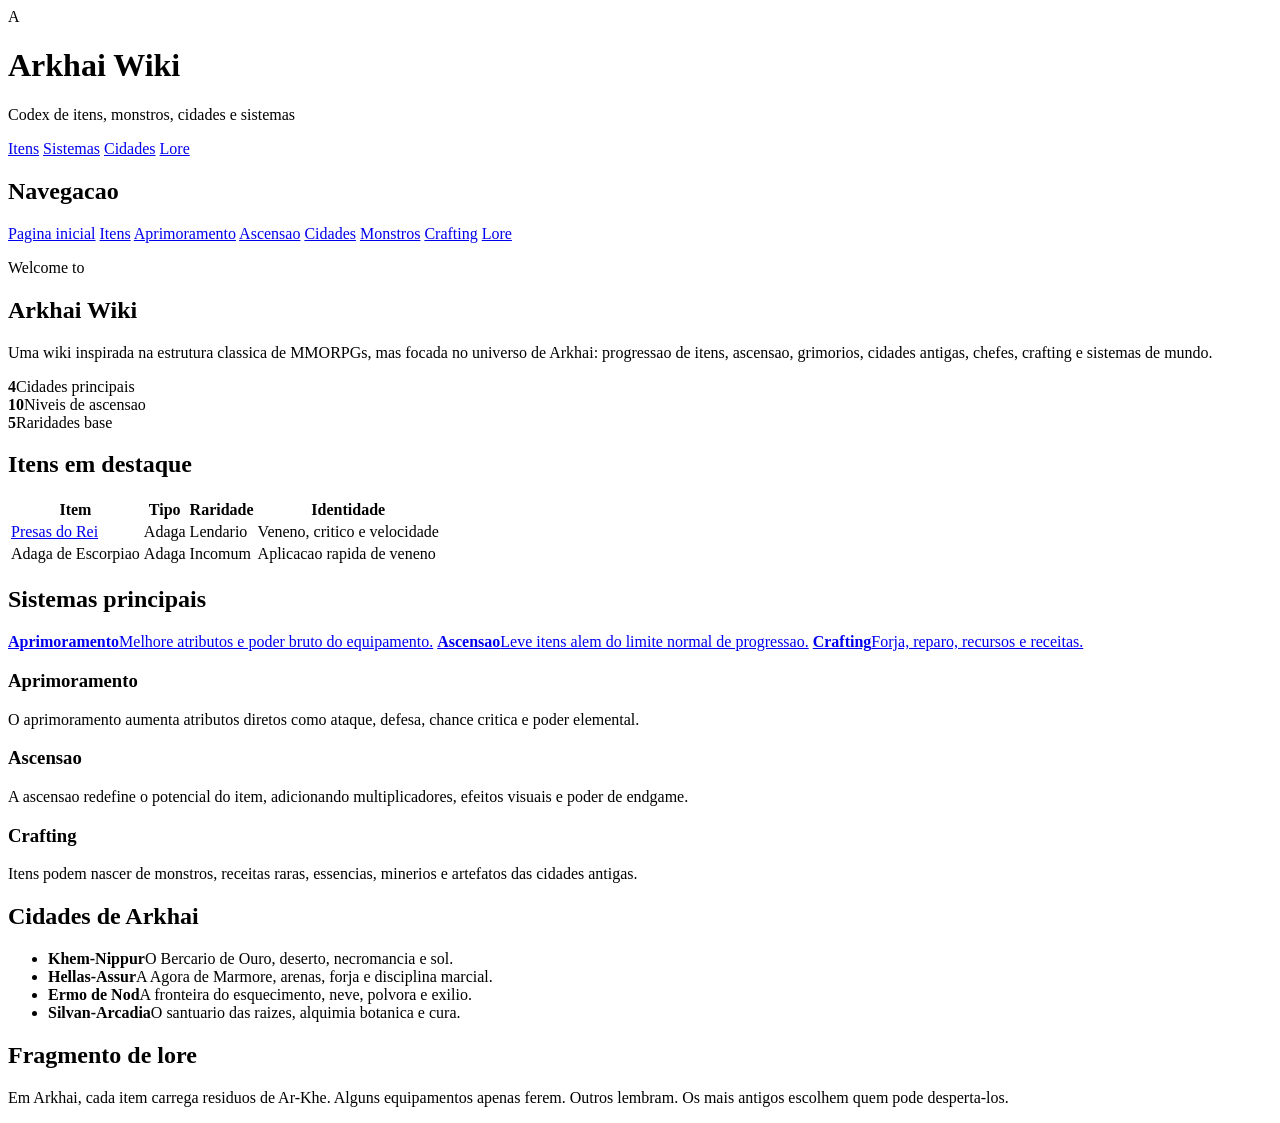
==== index.html @ 62f602af "Add Tibia-inspired Arkhai Wiki homepage" ====
<!doctype html>
<html lang="pt-BR">
<head>
  <meta charset="utf-8" />
  <meta name="viewport" content="width=device-width, initial-scale=1" />
  <title>Arkhai Wiki</title>
  <link rel="stylesheet" href="assets/styles.css" />
</head>
<body>
  <div class="page-shell">
    <header class="topbar">
      <div class="brand">
        <div class="brand-mark">A</div>
        <div>
          <h1>Arkhai Wiki</h1>
          <p>Codex de itens, monstros, cidades e sistemas</p>
        </div>
      </div>
      <nav class="topnav">
        <a href="#items">Itens</a>
        <a href="#systems">Sistemas</a>
        <a href="#cities">Cidades</a>
        <a href="#lore">Lore</a>
      </nav>
    </header>

    <main class="wiki-layout">
      <aside class="sidebar panel">
        <h2>Navegacao</h2>
        <a href="#home">Pagina inicial</a>
        <a href="#items">Itens</a>
        <a href="#upgrade">Aprimoramento</a>
        <a href="#ascension">Ascensao</a>
        <a href="#cities">Cidades</a>
        <a href="#monsters">Monstros</a>
        <a href="#crafting">Crafting</a>
        <a href="#lore">Lore</a>
      </aside>

      <section class="content">
        <article id="home" class="panel hero-card">
          <div>
            <p class="eyebrow">Welcome to</p>
            <h2>Arkhai Wiki</h2>
            <p>
              Uma wiki inspirada na estrutura classica de MMORPGs, mas focada no universo de Arkhai:
              progressao de itens, ascensao, grimorios, cidades antigas, chefes, crafting e sistemas de mundo.
            </p>
          </div>
          <div class="hero-stats">
            <div><strong>4</strong><span>Cidades principais</span></div>
            <div><strong>10</strong><span>Niveis de ascensao</span></div>
            <div><strong>5</strong><span>Raridades base</span></div>
          </div>
        </article>

        <section class="grid two-columns">
          <article id="items" class="panel">
            <h2>Itens em destaque</h2>
            <table class="wiki-table">
              <thead>
                <tr>
                  <th>Item</th>
                  <th>Tipo</th>
                  <th>Raridade</th>
                  <th>Identidade</th>
                </tr>
              </thead>
              <tbody>
                <tr>
                  <td><a href="docs/items/presas-do-rei.md">Presas do Rei</a></td>
                  <td>Adaga</td>
                  <td><span class="rarity legendary">Lendario</span></td>
                  <td>Veneno, critico e velocidade</td>
                </tr>
                <tr>
                  <td>Adaga de Escorpiao</td>
                  <td>Adaga</td>
                  <td><span class="rarity uncommon">Incomum</span></td>
                  <td>Aplicacao rapida de veneno</td>
                </tr>
              </tbody>
            </table>
          </article>

          <article id="systems" class="panel">
            <h2>Sistemas principais</h2>
            <div class="link-list">
              <a href="#upgrade"><strong>Aprimoramento</strong><span>Melhore atributos e poder bruto do equipamento.</span></a>
              <a href="#ascension"><strong>Ascensao</strong><span>Leve itens alem do limite normal de progressao.</span></a>
              <a href="#crafting"><strong>Crafting</strong><span>Forja, reparo, recursos e receitas.</span></a>
            </div>
          </article>
        </section>

        <section class="grid three-columns">
          <article id="upgrade" class="panel info-box">
            <h3>Aprimoramento</h3>
            <p>O aprimoramento aumenta atributos diretos como ataque, defesa, chance critica e poder elemental.</p>
          </article>
          <article id="ascension" class="panel info-box">
            <h3>Ascensao</h3>
            <p>A ascensao redefine o potencial do item, adicionando multiplicadores, efeitos visuais e poder de endgame.</p>
          </article>
          <article id="crafting" class="panel info-box">
            <h3>Crafting</h3>
            <p>Itens podem nascer de monstros, receitas raras, essencias, minerios e artefatos das cidades antigas.</p>
          </article>
        </section>

        <section class="grid two-columns">
          <article id="cities" class="panel">
            <h2>Cidades de Arkhai</h2>
            <ul class="city-list">
              <li><strong>Khem-Nippur</strong><span>O Bercario de Ouro, deserto, necromancia e sol.</span></li>
              <li><strong>Hellas-Assur</strong><span>A Agora de Marmore, arenas, forja e disciplina marcial.</span></li>
              <li><strong>Ermo de Nod</strong><span>A fronteira do esquecimento, neve, polvora e exilio.</span></li>
              <li><strong>Silvan-Arcadia</strong><span>O santuario das raizes, alquimia botanica e cura.</span></li>
            </ul>
          </article>

          <article id="lore" class="panel parchment">
            <h2>Fragmento de lore</h2>
            <p>
              Em Arkhai, cada item carrega residuos de Ar-Khe. Alguns equipamentos apenas ferem.
              Outros lembram. Os mais antigos escolhem quem pode desperta-los.
            </p>
          </article>
        </section>
      </section>
    </main>
  </div>
</body>
</html>
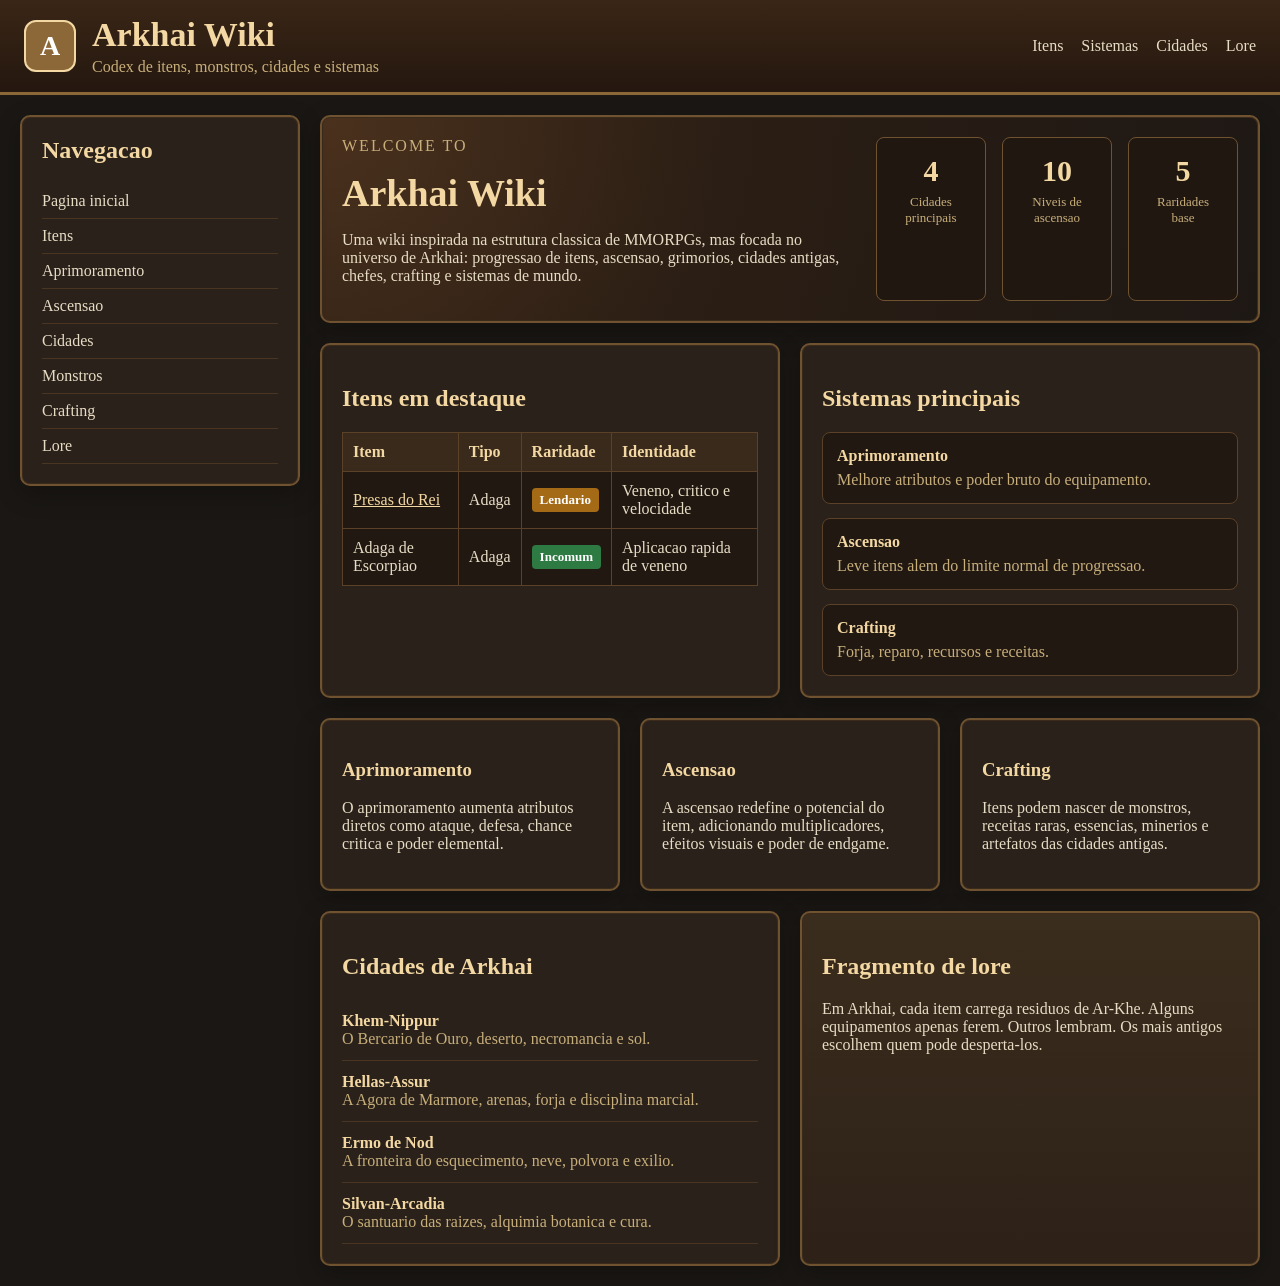
==== commit d5fa6813: "Inline homepage styles for GitHub Pages" ====
--- a/index.html
+++ b/index.html
@@ -4,7 +4,53 @@
   <meta charset="utf-8" />
   <meta name="viewport" content="width=device-width, initial-scale=1" />
   <title>Arkhai Wiki</title>
-  <link rel="stylesheet" href="assets/styles.css" />
+  <style>
+    * { box-sizing: border-box; }
+    body { margin: 0; font-family: Georgia, 'Times New Roman', serif; background: #1a1714; color: #e7dcc4; }
+    a { color: #f4d8a3; }
+    .page-shell { max-width: 1400px; margin: 0 auto; }
+    .topbar { background: linear-gradient(to bottom, #3a2616, #24170f); border-bottom: 3px solid #8c6738; display: flex; justify-content: space-between; align-items: center; padding: 16px 24px; }
+    .brand { display: flex; align-items: center; gap: 16px; }
+    .brand-mark { width: 52px; height: 52px; border-radius: 12px; background: #8c6738; color: white; display: flex; align-items: center; justify-content: center; font-size: 28px; font-weight: bold; border: 2px solid #f4d8a3; }
+    .brand h1 { margin: 0; color: #f4d8a3; font-size: 34px; }
+    .brand p { margin: 4px 0 0; color: #c7ae7b; }
+    .topnav { display: flex; gap: 18px; flex-wrap: wrap; }
+    .topnav a, .sidebar a { text-decoration: none; color: #e7dcc4; }
+    .topnav a:hover, .sidebar a:hover { color: #f4d8a3; }
+    .wiki-layout { display: grid; grid-template-columns: 280px 1fr; gap: 20px; padding: 20px; }
+    .panel { background: #2a211a; border: 2px solid #6f5230; border-radius: 10px; box-shadow: 0 0 0 1px #3a2a1c inset, 0 8px 24px rgba(0,0,0,.25); padding: 20px; }
+    .sidebar { height: fit-content; position: sticky; top: 20px; }
+    .sidebar h2, .panel h2, .panel h3 { color: #f4d8a3; }
+    .sidebar h2 { margin-top: 0; }
+    .sidebar a { display: block; padding: 8px 0; border-bottom: 1px solid #493522; }
+    .content { display: flex; flex-direction: column; gap: 20px; }
+    .hero-card { display: flex; justify-content: space-between; gap: 20px; background: radial-gradient(circle at top left, #4a311d, #2b1e14 42%, #1e1814); }
+    .hero-card h2 { margin: 0 0 12px; font-size: 38px; color: #f4d8a3; }
+    .eyebrow { text-transform: uppercase; letter-spacing: 2px; color: #c7ae7b; margin-top: 0; }
+    .hero-stats { display: flex; gap: 16px; align-items: stretch; }
+    .hero-stats div { background: #201711; border: 1px solid #6f5230; border-radius: 8px; padding: 16px; min-width: 110px; text-align: center; }
+    .hero-stats strong { display: block; font-size: 30px; color: #f4d8a3; }
+    .hero-stats span { display: block; margin-top: 6px; font-size: 13px; color: #c7ae7b; }
+    .grid { display: grid; gap: 20px; }
+    .two-columns { grid-template-columns: repeat(2, minmax(0, 1fr)); }
+    .three-columns { grid-template-columns: repeat(3, minmax(0, 1fr)); }
+    .wiki-table { width: 100%; border-collapse: collapse; background: #211812; }
+    .wiki-table th, .wiki-table td { border: 1px solid #5a4127; padding: 10px; text-align: left; }
+    .wiki-table th { background: #3a2a1c; color: #f4d8a3; }
+    .rarity { padding: 4px 8px; border-radius: 4px; font-size: 13px; font-weight: bold; display: inline-block; }
+    .legendary { background: #a56a16; color: white; }
+    .uncommon { background: #2d7a43; color: white; }
+    .link-list { display: flex; flex-direction: column; gap: 14px; }
+    .link-list a { background: #211812; border: 1px solid #5a4127; border-radius: 8px; padding: 14px; text-decoration: none; color: #e7dcc4; }
+    .link-list strong { display: block; margin-bottom: 6px; color: #f4d8a3; }
+    .link-list span { color: #c7ae7b; }
+    .city-list { list-style: none; padding: 0; margin: 0; }
+    .city-list li { padding: 12px 0; border-bottom: 1px solid #493522; }
+    .city-list strong { display: block; color: #f4d8a3; }
+    .city-list span { color: #c7ae7b; }
+    .parchment { background: linear-gradient(to bottom, #3b2d1d, #2d2118); }
+    @media (max-width: 960px) { .wiki-layout { grid-template-columns: 1fr; } .two-columns, .three-columns { grid-template-columns: 1fr; } .hero-card { flex-direction: column; } .hero-stats { flex-wrap: wrap; } .topbar { flex-direction: column; gap: 16px; align-items: flex-start; } }
+  </style>
 </head>
 <body>
   <div class="page-shell">
@@ -42,10 +88,7 @@
           <div>
             <p class="eyebrow">Welcome to</p>
             <h2>Arkhai Wiki</h2>
-            <p>
-              Uma wiki inspirada na estrutura classica de MMORPGs, mas focada no universo de Arkhai:
-              progressao de itens, ascensao, grimorios, cidades antigas, chefes, crafting e sistemas de mundo.
-            </p>
+            <p>Uma wiki inspirada na estrutura classica de MMORPGs, mas focada no universo de Arkhai: progressao de itens, ascensao, grimorios, cidades antigas, chefes, crafting e sistemas de mundo.</p>
           </div>
           <div class="hero-stats">
             <div><strong>4</strong><span>Cidades principais</span></div>
@@ -58,27 +101,10 @@
           <article id="items" class="panel">
             <h2>Itens em destaque</h2>
             <table class="wiki-table">
-              <thead>
-                <tr>
-                  <th>Item</th>
-                  <th>Tipo</th>
-                  <th>Raridade</th>
-                  <th>Identidade</th>
-                </tr>
-              </thead>
+              <thead><tr><th>Item</th><th>Tipo</th><th>Raridade</th><th>Identidade</th></tr></thead>
               <tbody>
-                <tr>
-                  <td><a href="docs/items/presas-do-rei.md">Presas do Rei</a></td>
-                  <td>Adaga</td>
-                  <td><span class="rarity legendary">Lendario</span></td>
-                  <td>Veneno, critico e velocidade</td>
-                </tr>
-                <tr>
-                  <td>Adaga de Escorpiao</td>
-                  <td>Adaga</td>
-                  <td><span class="rarity uncommon">Incomum</span></td>
-                  <td>Aplicacao rapida de veneno</td>
-                </tr>
+                <tr><td><a href="docs/items/presas-do-rei.md">Presas do Rei</a></td><td>Adaga</td><td><span class="rarity legendary">Lendario</span></td><td>Veneno, critico e velocidade</td></tr>
+                <tr><td>Adaga de Escorpiao</td><td>Adaga</td><td><span class="rarity uncommon">Incomum</span></td><td>Aplicacao rapida de veneno</td></tr>
               </tbody>
             </table>
           </article>
@@ -94,18 +120,9 @@
         </section>
 
         <section class="grid three-columns">
-          <article id="upgrade" class="panel info-box">
-            <h3>Aprimoramento</h3>
-            <p>O aprimoramento aumenta atributos diretos como ataque, defesa, chance critica e poder elemental.</p>
-          </article>
-          <article id="ascension" class="panel info-box">
-            <h3>Ascensao</h3>
-            <p>A ascensao redefine o potencial do item, adicionando multiplicadores, efeitos visuais e poder de endgame.</p>
-          </article>
-          <article id="crafting" class="panel info-box">
-            <h3>Crafting</h3>
-            <p>Itens podem nascer de monstros, receitas raras, essencias, minerios e artefatos das cidades antigas.</p>
-          </article>
+          <article id="upgrade" class="panel"><h3>Aprimoramento</h3><p>O aprimoramento aumenta atributos diretos como ataque, defesa, chance critica e poder elemental.</p></article>
+          <article id="ascension" class="panel"><h3>Ascensao</h3><p>A ascensao redefine o potencial do item, adicionando multiplicadores, efeitos visuais e poder de endgame.</p></article>
+          <article id="crafting" class="panel"><h3>Crafting</h3><p>Itens podem nascer de monstros, receitas raras, essencias, minerios e artefatos das cidades antigas.</p></article>
         </section>
 
         <section class="grid two-columns">
@@ -121,10 +138,7 @@
 
           <article id="lore" class="panel parchment">
             <h2>Fragmento de lore</h2>
-            <p>
-              Em Arkhai, cada item carrega residuos de Ar-Khe. Alguns equipamentos apenas ferem.
-              Outros lembram. Os mais antigos escolhem quem pode desperta-los.
-            </p>
+            <p>Em Arkhai, cada item carrega residuos de Ar-Khe. Alguns equipamentos apenas ferem. Outros lembram. Os mais antigos escolhem quem pode desperta-los.</p>
           </article>
         </section>
       </section>
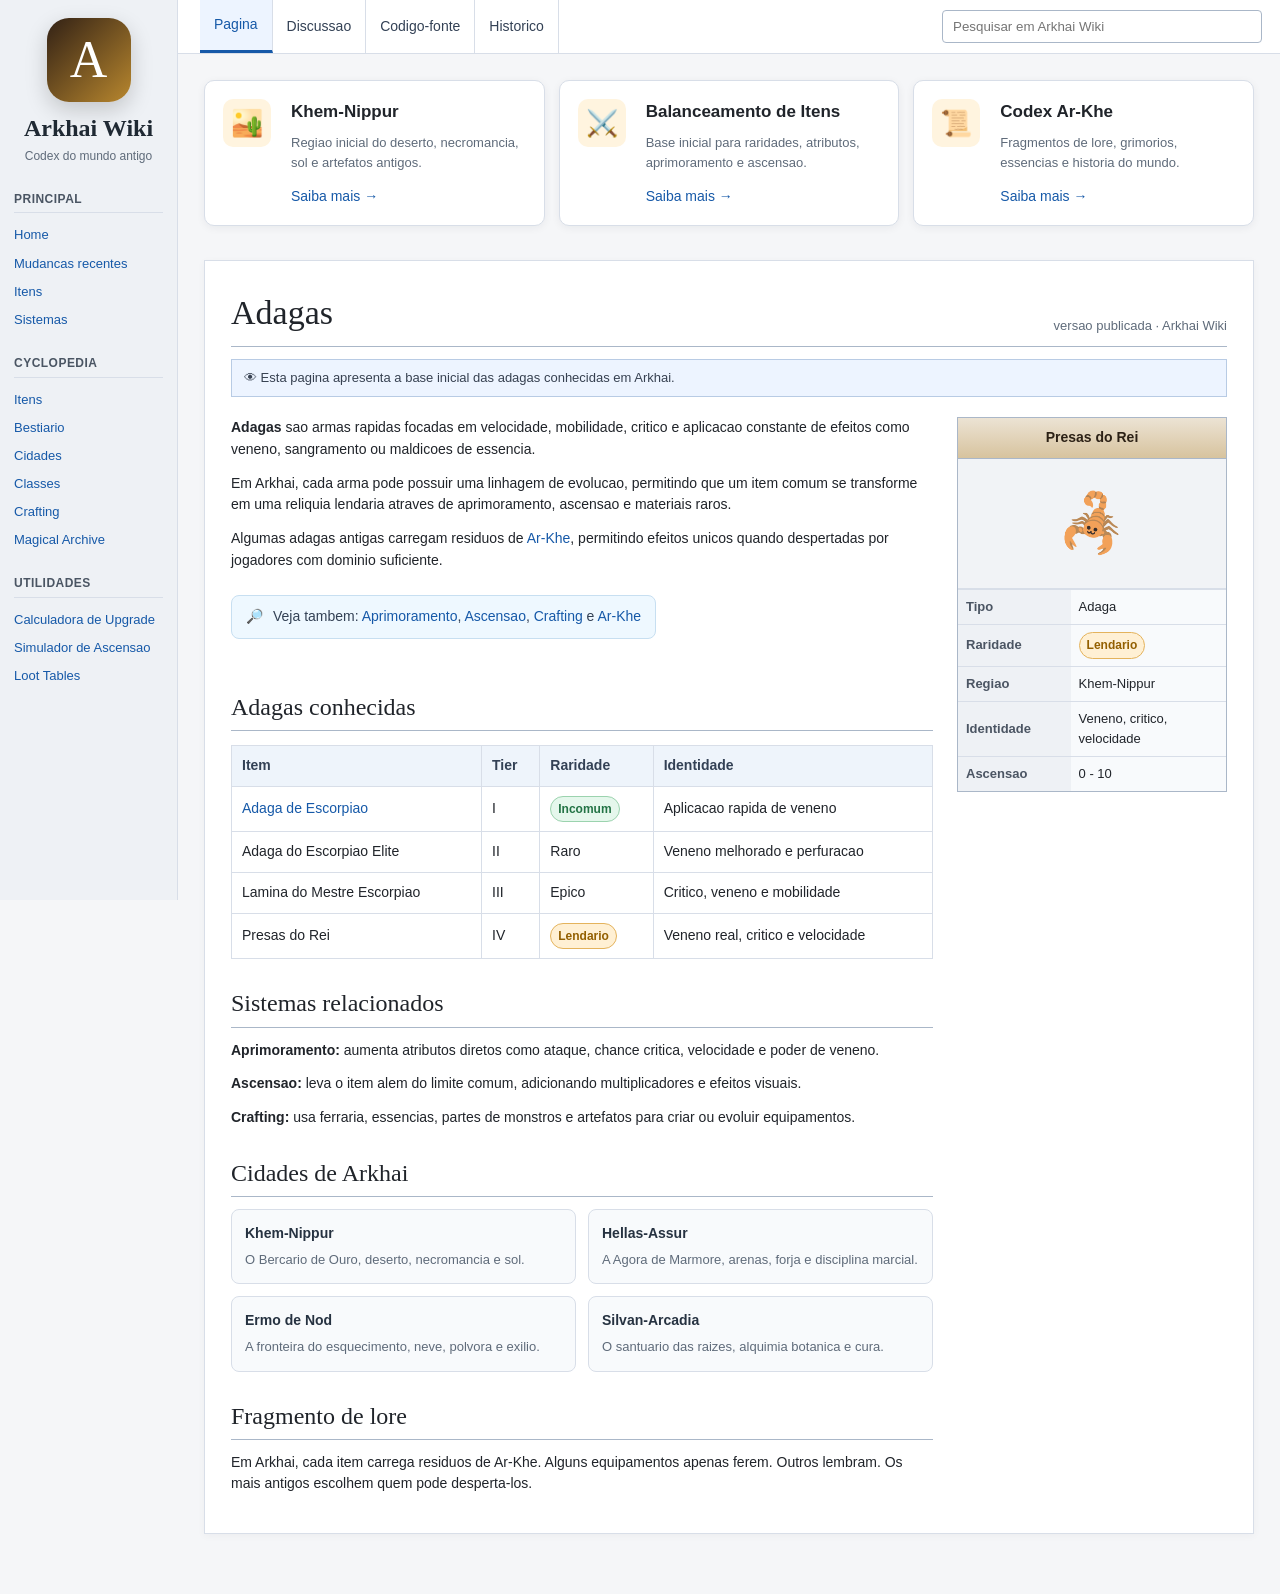
==== commit fe6b71e0: "Redesign homepage as clean encyclopedia layout" ====
--- a/index.html
+++ b/index.html
@@ -6,141 +6,194 @@
   <title>Arkhai Wiki</title>
   <style>
     * { box-sizing: border-box; }
-    body { margin: 0; font-family: Georgia, 'Times New Roman', serif; background: #1a1714; color: #e7dcc4; }
-    a { color: #f4d8a3; }
-    .page-shell { max-width: 1400px; margin: 0 auto; }
-    .topbar { background: linear-gradient(to bottom, #3a2616, #24170f); border-bottom: 3px solid #8c6738; display: flex; justify-content: space-between; align-items: center; padding: 16px 24px; }
-    .brand { display: flex; align-items: center; gap: 16px; }
-    .brand-mark { width: 52px; height: 52px; border-radius: 12px; background: #8c6738; color: white; display: flex; align-items: center; justify-content: center; font-size: 28px; font-weight: bold; border: 2px solid #f4d8a3; }
-    .brand h1 { margin: 0; color: #f4d8a3; font-size: 34px; }
-    .brand p { margin: 4px 0 0; color: #c7ae7b; }
-    .topnav { display: flex; gap: 18px; flex-wrap: wrap; }
-    .topnav a, .sidebar a { text-decoration: none; color: #e7dcc4; }
-    .topnav a:hover, .sidebar a:hover { color: #f4d8a3; }
-    .wiki-layout { display: grid; grid-template-columns: 280px 1fr; gap: 20px; padding: 20px; }
-    .panel { background: #2a211a; border: 2px solid #6f5230; border-radius: 10px; box-shadow: 0 0 0 1px #3a2a1c inset, 0 8px 24px rgba(0,0,0,.25); padding: 20px; }
-    .sidebar { height: fit-content; position: sticky; top: 20px; }
-    .sidebar h2, .panel h2, .panel h3 { color: #f4d8a3; }
-    .sidebar h2 { margin-top: 0; }
-    .sidebar a { display: block; padding: 8px 0; border-bottom: 1px solid #493522; }
-    .content { display: flex; flex-direction: column; gap: 20px; }
-    .hero-card { display: flex; justify-content: space-between; gap: 20px; background: radial-gradient(circle at top left, #4a311d, #2b1e14 42%, #1e1814); }
-    .hero-card h2 { margin: 0 0 12px; font-size: 38px; color: #f4d8a3; }
-    .eyebrow { text-transform: uppercase; letter-spacing: 2px; color: #c7ae7b; margin-top: 0; }
-    .hero-stats { display: flex; gap: 16px; align-items: stretch; }
-    .hero-stats div { background: #201711; border: 1px solid #6f5230; border-radius: 8px; padding: 16px; min-width: 110px; text-align: center; }
-    .hero-stats strong { display: block; font-size: 30px; color: #f4d8a3; }
-    .hero-stats span { display: block; margin-top: 6px; font-size: 13px; color: #c7ae7b; }
-    .grid { display: grid; gap: 20px; }
-    .two-columns { grid-template-columns: repeat(2, minmax(0, 1fr)); }
-    .three-columns { grid-template-columns: repeat(3, minmax(0, 1fr)); }
-    .wiki-table { width: 100%; border-collapse: collapse; background: #211812; }
-    .wiki-table th, .wiki-table td { border: 1px solid #5a4127; padding: 10px; text-align: left; }
-    .wiki-table th { background: #3a2a1c; color: #f4d8a3; }
-    .rarity { padding: 4px 8px; border-radius: 4px; font-size: 13px; font-weight: bold; display: inline-block; }
-    .legendary { background: #a56a16; color: white; }
-    .uncommon { background: #2d7a43; color: white; }
-    .link-list { display: flex; flex-direction: column; gap: 14px; }
-    .link-list a { background: #211812; border: 1px solid #5a4127; border-radius: 8px; padding: 14px; text-decoration: none; color: #e7dcc4; }
-    .link-list strong { display: block; margin-bottom: 6px; color: #f4d8a3; }
-    .link-list span { color: #c7ae7b; }
-    .city-list { list-style: none; padding: 0; margin: 0; }
-    .city-list li { padding: 12px 0; border-bottom: 1px solid #493522; }
-    .city-list strong { display: block; color: #f4d8a3; }
-    .city-list span { color: #c7ae7b; }
-    .parchment { background: linear-gradient(to bottom, #3b2d1d, #2d2118); }
-    @media (max-width: 960px) { .wiki-layout { grid-template-columns: 1fr; } .two-columns, .three-columns { grid-template-columns: 1fr; } .hero-card { flex-direction: column; } .hero-stats { flex-wrap: wrap; } .topbar { flex-direction: column; gap: 16px; align-items: flex-start; } }
+    :root {
+      --page-bg: #f5f6f8;
+      --sidebar-bg: #eef1f5;
+      --surface: #ffffff;
+      --surface-soft: #f8fafc;
+      --border: #d8dee8;
+      --border-strong: #aab7c8;
+      --text: #20242a;
+      --muted: #5f6b7a;
+      --link: #1659a8;
+      --accent: #8c6738;
+      --accent-soft: #fff4df;
+      --gold: #b8872e;
+    }
+    body { margin: 0; font-family: Arial, Helvetica, sans-serif; background: var(--page-bg); color: var(--text); font-size: 14px; line-height: 1.55; }
+    a { color: var(--link); text-decoration: none; }
+    a:hover { text-decoration: underline; }
+    .wiki-shell { display: grid; grid-template-columns: 178px 1fr; min-height: 100vh; }
+    .sidebar { background: var(--sidebar-bg); border-right: 1px solid var(--border); padding: 18px 14px; position: sticky; top: 0; height: 100vh; overflow: auto; }
+    .logo { text-align: center; margin-bottom: 24px; }
+    .logo-mark { width: 84px; height: 84px; margin: 0 auto 8px; border-radius: 22px; background: linear-gradient(135deg, #322115, #b8872e); color: white; display: flex; align-items: center; justify-content: center; font-family: Georgia, serif; font-size: 52px; box-shadow: 0 8px 22px rgba(0,0,0,.18); }
+    .logo strong { display: block; font-family: Georgia, serif; font-size: 24px; color: #1f2933; }
+    .logo span { display: block; color: var(--muted); font-size: 12px; }
+    .side-section { margin-bottom: 20px; }
+    .side-section h3 { margin: 0 0 8px; padding-bottom: 4px; color: #4a5563; font-size: 12px; font-weight: 700; border-bottom: 1px solid var(--border); text-transform: uppercase; letter-spacing: .04em; }
+    .side-section a { display: block; padding: 4px 0; font-size: 13px; }
+    .main { min-width: 0; }
+    .topbar { height: 54px; background: var(--surface); border-bottom: 1px solid var(--border); display: flex; align-items: center; justify-content: space-between; padding: 0 18px 0 22px; position: sticky; top: 0; z-index: 5; }
+    .tabs { display: flex; align-items: stretch; height: 100%; }
+    .tab { display: flex; align-items: center; padding: 0 14px; border-right: 1px solid var(--border); color: #334155; }
+    .tab.active { background: #edf4ff; color: var(--link); border-bottom: 3px solid var(--link); }
+    .search { display: flex; gap: 8px; align-items: center; }
+    .search input { width: min(320px, 32vw); padding: 8px 10px; border: 1px solid var(--border-strong); border-radius: 4px; background: #fff; }
+    .content { padding: 26px 26px 60px; }
+    .notice-grid { display: grid; grid-template-columns: repeat(3, minmax(0, 1fr)); gap: 14px; margin-bottom: 34px; }
+    .notice-card { background: var(--surface); border: 1px solid var(--border); border-radius: 10px; padding: 18px; box-shadow: 0 2px 8px rgba(20, 30, 45, .06); display: grid; grid-template-columns: 54px 1fr; gap: 14px; align-items: start; }
+    .notice-icon { width: 48px; height: 48px; border-radius: 10px; background: var(--accent-soft); display: flex; align-items: center; justify-content: center; font-size: 26px; }
+    .notice-card h2 { margin: 0 0 8px; font-size: 17px; }
+    .notice-card p { margin: 0 0 12px; color: var(--muted); font-size: 13px; }
+    .article { background: var(--surface); border: 1px solid var(--border); padding: 26px; box-shadow: 0 2px 8px rgba(20, 30, 45, .04); }
+    .article-header { display: flex; align-items: end; justify-content: space-between; gap: 18px; border-bottom: 1px solid var(--border-strong); margin-bottom: 10px; }
+    .article h1 { font-family: Georgia, serif; font-size: 34px; font-weight: 500; margin: 0 0 6px; }
+    .article-actions { color: var(--muted); font-size: 13px; white-space: nowrap; margin-bottom: 10px; }
+    .status-line { background: #edf4ff; border: 1px solid #b8cbe4; padding: 8px 12px; color: #374151; font-size: 13px; margin: 12px 0 20px; }
+    .article-body { display: grid; grid-template-columns: 1fr 270px; gap: 24px; }
+    .article p { margin: 0 0 12px; }
+    .infobox { border: 1px solid var(--border-strong); background: var(--surface-soft); align-self: start; }
+    .infobox-title { background: linear-gradient(to bottom, #ece3d4, #d7c39e); border-bottom: 1px solid var(--border-strong); color: #2c2116; font-weight: 700; text-align: center; padding: 9px; }
+    .item-preview { height: 130px; display: flex; align-items: center; justify-content: center; font-size: 56px; background: #f1f3f6; border-bottom: 1px solid var(--border); }
+    .infobox table { width: 100%; border-collapse: collapse; font-size: 13px; }
+    .infobox th, .infobox td { border-top: 1px solid var(--border); padding: 7px 8px; text-align: left; }
+    .infobox th { width: 42%; background: #eef1f5; color: #4b5563; }
+    .wiki-table { width: 100%; border-collapse: collapse; margin-top: 14px; }
+    .wiki-table th, .wiki-table td { border: 1px solid var(--border); padding: 9px 10px; text-align: left; }
+    .wiki-table th { background: #eef4fb; color: #334155; }
+    .rarity { padding: 3px 7px; border-radius: 999px; font-size: 12px; font-weight: 700; display: inline-block; }
+    .legendary { background: #fff0d4; color: #935f00; border: 1px solid #e4b35c; }
+    .uncommon { background: #e5f7ec; color: #237345; border: 1px solid #9bd3ae; }
+    .see-also { display: inline-flex; align-items: center; gap: 10px; margin: 12px 0 24px; background: #eef8ff; border: 1px solid #c7dff1; border-radius: 8px; padding: 10px 14px; color: #334155; }
+    .section-title { font-family: Georgia, serif; font-size: 24px; font-weight: 500; border-bottom: 1px solid var(--border-strong); margin: 26px 0 12px; padding-bottom: 4px; }
+    .city-grid { display: grid; grid-template-columns: repeat(2, minmax(0, 1fr)); gap: 12px; }
+    .city-card { border: 1px solid var(--border); background: var(--surface-soft); border-radius: 8px; padding: 13px; }
+    .city-card strong { display: block; color: #263241; margin-bottom: 4px; }
+    .city-card span { color: var(--muted); font-size: 13px; }
+    @media (max-width: 1050px) { .notice-grid { grid-template-columns: 1fr; } .article-body { grid-template-columns: 1fr; } .infobox { max-width: 420px; } }
+    @media (max-width: 760px) { .wiki-shell { grid-template-columns: 1fr; } .sidebar { position: static; height: auto; } .topbar { position: static; height: auto; flex-direction: column; align-items: stretch; gap: 10px; padding: 12px; } .tabs { height: auto; flex-wrap: wrap; } .tab { padding: 8px 10px; border: 1px solid var(--border); } .search input { width: 100%; } .content { padding: 16px; } .city-grid { grid-template-columns: 1fr; } }
   </style>
 </head>
 <body>
-  <div class="page-shell">
-    <header class="topbar">
-      <div class="brand">
-        <div class="brand-mark">A</div>
-        <div>
-          <h1>Arkhai Wiki</h1>
-          <p>Codex de itens, monstros, cidades e sistemas</p>
-        </div>
+  <div class="wiki-shell">
+    <aside class="sidebar">
+      <div class="logo">
+        <div class="logo-mark">A</div>
+        <strong>Arkhai Wiki</strong>
+        <span>Codex do mundo antigo</span>
       </div>
-      <nav class="topnav">
+
+      <nav class="side-section">
+        <h3>Principal</h3>
+        <a href="#home">Home</a>
+        <a href="#updates">Mudancas recentes</a>
         <a href="#items">Itens</a>
         <a href="#systems">Sistemas</a>
+      </nav>
+
+      <nav class="side-section">
+        <h3>Cyclopedia</h3>
+        <a href="#items">Itens</a>
+        <a href="#monsters">Bestiario</a>
         <a href="#cities">Cidades</a>
-        <a href="#lore">Lore</a>
+        <a href="#classes">Classes</a>
+        <a href="#crafting">Crafting</a>
+        <a href="#lore">Magical Archive</a>
       </nav>
-    </header>
-
-    <main class="wiki-layout">
-      <aside class="sidebar panel">
-        <h2>Navegacao</h2>
-        <a href="#home">Pagina inicial</a>
-        <a href="#items">Itens</a>
-        <a href="#upgrade">Aprimoramento</a>
-        <a href="#ascension">Ascensao</a>
-        <a href="#cities">Cidades</a>
-        <a href="#monsters">Monstros</a>
-        <a href="#crafting">Crafting</a>
-        <a href="#lore">Lore</a>
-      </aside>
+
+      <nav class="side-section">
+        <h3>Utilidades</h3>
+        <a href="#upgrade">Calculadora de Upgrade</a>
+        <a href="#ascension">Simulador de Ascensao</a>
+        <a href="#loot">Loot Tables</a>
+      </nav>
+    </aside>
+
+    <main class="main">
+      <header class="topbar">
+        <nav class="tabs">
+          <a class="tab active" href="#home">Pagina</a>
+          <a class="tab" href="#discussion">Discussao</a>
+          <a class="tab" href="#source">Codigo-fonte</a>
+          <a class="tab" href="#history">Historico</a>
+        </nav>
+        <div class="search">
+          <input type="search" placeholder="Pesquisar em Arkhai Wiki" />
+        </div>
+      </header>
 
       <section class="content">
-        <article id="home" class="panel hero-card">
-          <div>
-            <p class="eyebrow">Welcome to</p>
-            <h2>Arkhai Wiki</h2>
-            <p>Uma wiki inspirada na estrutura classica de MMORPGs, mas focada no universo de Arkhai: progressao de itens, ascensao, grimorios, cidades antigas, chefes, crafting e sistemas de mundo.</p>
-          </div>
-          <div class="hero-stats">
-            <div><strong>4</strong><span>Cidades principais</span></div>
-            <div><strong>10</strong><span>Niveis de ascensao</span></div>
-            <div><strong>5</strong><span>Raridades base</span></div>
+        <div id="updates" class="notice-grid">
+          <article class="notice-card">
+            <div class="notice-icon">🏜️</div>
+            <div><h2>Khem-Nippur</h2><p>Regiao inicial do deserto, necromancia, sol e artefatos antigos.</p><a href="#cities">Saiba mais →</a></div>
+          </article>
+          <article class="notice-card">
+            <div class="notice-icon">⚔️</div>
+            <div><h2>Balanceamento de Itens</h2><p>Base inicial para raridades, atributos, aprimoramento e ascensao.</p><a href="#items">Saiba mais →</a></div>
+          </article>
+          <article class="notice-card">
+            <div class="notice-icon">📜</div>
+            <div><h2>Codex Ar-Khe</h2><p>Fragmentos de lore, grimorios, essencias e historia do mundo.</p><a href="#lore">Saiba mais →</a></div>
+          </article>
+        </div>
+
+        <article id="home" class="article">
+          <header class="article-header">
+            <h1>Adagas</h1>
+            <div class="article-actions">versao publicada · Arkhai Wiki</div>
+          </header>
+          <div class="status-line">👁 Esta pagina apresenta a base inicial das adagas conhecidas em Arkhai.</div>
+
+          <div class="article-body">
+            <div>
+              <p><strong>Adagas</strong> sao armas rapidas focadas em velocidade, mobilidade, critico e aplicacao constante de efeitos como veneno, sangramento ou maldicoes de essencia.</p>
+              <p>Em Arkhai, cada arma pode possuir uma linhagem de evolucao, permitindo que um item comum se transforme em uma reliquia lendaria atraves de aprimoramento, ascensao e materiais raros.</p>
+              <p>Algumas adagas antigas carregam residuos de <a href="#lore">Ar-Khe</a>, permitindo efeitos unicos quando despertadas por jogadores com dominio suficiente.</p>
+
+              <div class="see-also">🔎 <span>Veja tambem: <a href="#upgrade">Aprimoramento</a>, <a href="#ascension">Ascensao</a>, <a href="#crafting">Crafting</a> e <a href="#lore">Ar-Khe</a></span></div>
+
+              <h2 id="items" class="section-title">Adagas conhecidas</h2>
+              <table class="wiki-table">
+                <thead><tr><th>Item</th><th>Tier</th><th>Raridade</th><th>Identidade</th></tr></thead>
+                <tbody>
+                  <tr><td><a href="docs/items/presas-do-rei.md">Adaga de Escorpiao</a></td><td>I</td><td><span class="rarity uncommon">Incomum</span></td><td>Aplicacao rapida de veneno</td></tr>
+                  <tr><td>Adaga do Escorpiao Elite</td><td>II</td><td>Raro</td><td>Veneno melhorado e perfuracao</td></tr>
+                  <tr><td>Lamina do Mestre Escorpiao</td><td>III</td><td>Epico</td><td>Critico, veneno e mobilidade</td></tr>
+                  <tr><td>Presas do Rei</td><td>IV</td><td><span class="rarity legendary">Lendario</span></td><td>Veneno real, critico e velocidade</td></tr>
+                </tbody>
+              </table>
+
+              <h2 id="systems" class="section-title">Sistemas relacionados</h2>
+              <p id="upgrade"><strong>Aprimoramento:</strong> aumenta atributos diretos como ataque, chance critica, velocidade e poder de veneno.</p>
+              <p id="ascension"><strong>Ascensao:</strong> leva o item alem do limite comum, adicionando multiplicadores e efeitos visuais.</p>
+              <p id="crafting"><strong>Crafting:</strong> usa ferraria, essencias, partes de monstros e artefatos para criar ou evoluir equipamentos.</p>
+
+              <h2 id="cities" class="section-title">Cidades de Arkhai</h2>
+              <div class="city-grid">
+                <div class="city-card"><strong>Khem-Nippur</strong><span>O Bercario de Ouro, deserto, necromancia e sol.</span></div>
+                <div class="city-card"><strong>Hellas-Assur</strong><span>A Agora de Marmore, arenas, forja e disciplina marcial.</span></div>
+                <div class="city-card"><strong>Ermo de Nod</strong><span>A fronteira do esquecimento, neve, polvora e exilio.</span></div>
+                <div class="city-card"><strong>Silvan-Arcadia</strong><span>O santuario das raizes, alquimia botanica e cura.</span></div>
+              </div>
+
+              <h2 id="lore" class="section-title">Fragmento de lore</h2>
+              <p>Em Arkhai, cada item carrega residuos de Ar-Khe. Alguns equipamentos apenas ferem. Outros lembram. Os mais antigos escolhem quem pode desperta-los.</p>
+            </div>
+
+            <aside class="infobox">
+              <div class="infobox-title">Presas do Rei</div>
+              <div class="item-preview">🦂</div>
+              <table>
+                <tr><th>Tipo</th><td>Adaga</td></tr>
+                <tr><th>Raridade</th><td><span class="rarity legendary">Lendario</span></td></tr>
+                <tr><th>Regiao</th><td>Khem-Nippur</td></tr>
+                <tr><th>Identidade</th><td>Veneno, critico, velocidade</td></tr>
+                <tr><th>Ascensao</th><td>0 - 10</td></tr>
+              </table>
+            </aside>
           </div>
         </article>
-
-        <section class="grid two-columns">
-          <article id="items" class="panel">
-            <h2>Itens em destaque</h2>
-            <table class="wiki-table">
-              <thead><tr><th>Item</th><th>Tipo</th><th>Raridade</th><th>Identidade</th></tr></thead>
-              <tbody>
-                <tr><td><a href="docs/items/presas-do-rei.md">Presas do Rei</a></td><td>Adaga</td><td><span class="rarity legendary">Lendario</span></td><td>Veneno, critico e velocidade</td></tr>
-                <tr><td>Adaga de Escorpiao</td><td>Adaga</td><td><span class="rarity uncommon">Incomum</span></td><td>Aplicacao rapida de veneno</td></tr>
-              </tbody>
-            </table>
-          </article>
-
-          <article id="systems" class="panel">
-            <h2>Sistemas principais</h2>
-            <div class="link-list">
-              <a href="#upgrade"><strong>Aprimoramento</strong><span>Melhore atributos e poder bruto do equipamento.</span></a>
-              <a href="#ascension"><strong>Ascensao</strong><span>Leve itens alem do limite normal de progressao.</span></a>
-              <a href="#crafting"><strong>Crafting</strong><span>Forja, reparo, recursos e receitas.</span></a>
-            </div>
-          </article>
-        </section>
-
-        <section class="grid three-columns">
-          <article id="upgrade" class="panel"><h3>Aprimoramento</h3><p>O aprimoramento aumenta atributos diretos como ataque, defesa, chance critica e poder elemental.</p></article>
-          <article id="ascension" class="panel"><h3>Ascensao</h3><p>A ascensao redefine o potencial do item, adicionando multiplicadores, efeitos visuais e poder de endgame.</p></article>
-          <article id="crafting" class="panel"><h3>Crafting</h3><p>Itens podem nascer de monstros, receitas raras, essencias, minerios e artefatos das cidades antigas.</p></article>
-        </section>
-
-        <section class="grid two-columns">
-          <article id="cities" class="panel">
-            <h2>Cidades de Arkhai</h2>
-            <ul class="city-list">
-              <li><strong>Khem-Nippur</strong><span>O Bercario de Ouro, deserto, necromancia e sol.</span></li>
-              <li><strong>Hellas-Assur</strong><span>A Agora de Marmore, arenas, forja e disciplina marcial.</span></li>
-              <li><strong>Ermo de Nod</strong><span>A fronteira do esquecimento, neve, polvora e exilio.</span></li>
-              <li><strong>Silvan-Arcadia</strong><span>O santuario das raizes, alquimia botanica e cura.</span></li>
-            </ul>
-          </article>
-
-          <article id="lore" class="panel parchment">
-            <h2>Fragmento de lore</h2>
-            <p>Em Arkhai, cada item carrega residuos de Ar-Khe. Alguns equipamentos apenas ferem. Outros lembram. Os mais antigos escolhem quem pode desperta-los.</p>
-          </article>
-        </section>
       </section>
     </main>
   </div>
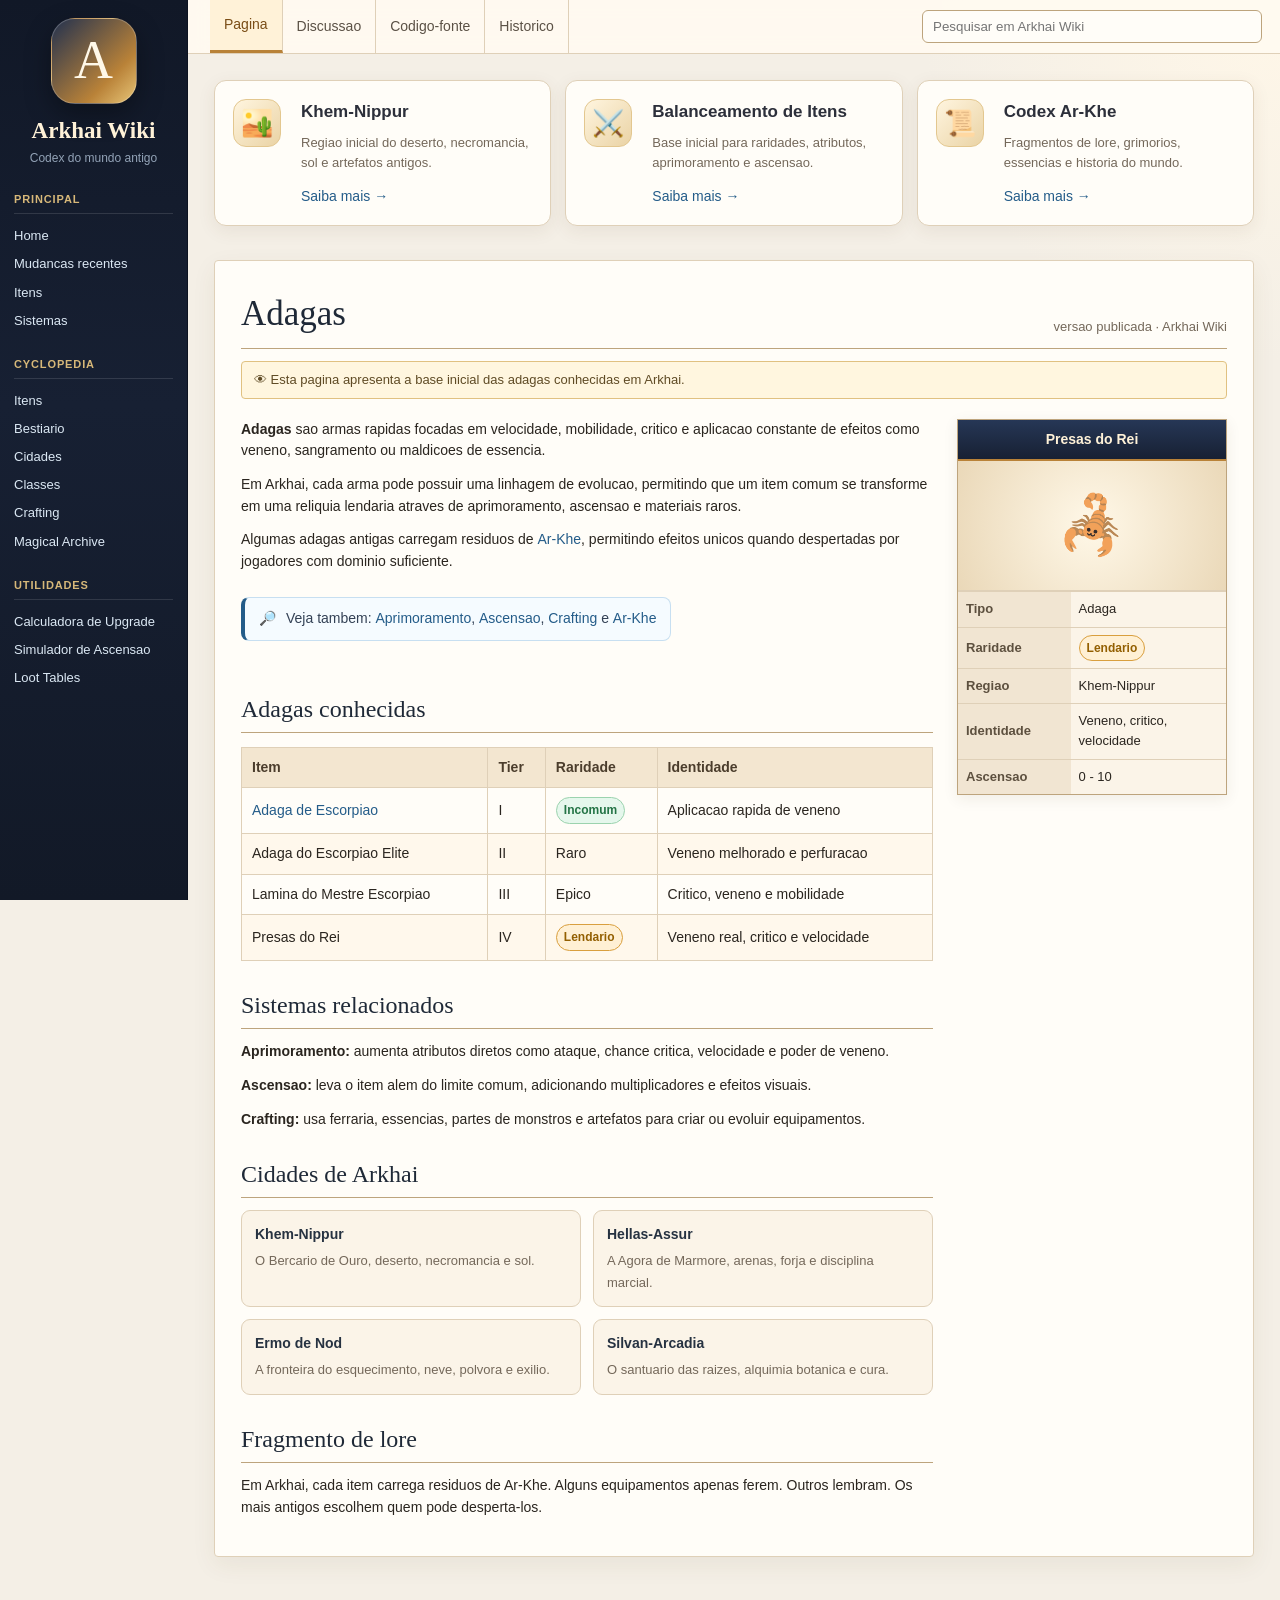
==== commit b0c30f53: "Apply Arkhai warm parchment color palette" ====
--- a/index.html
+++ b/index.html
@@ -7,67 +7,73 @@
   <style>
     * { box-sizing: border-box; }
     :root {
-      --page-bg: #f5f6f8;
-      --sidebar-bg: #eef1f5;
-      --surface: #ffffff;
-      --surface-soft: #f8fafc;
-      --border: #d8dee8;
-      --border-strong: #aab7c8;
-      --text: #20242a;
-      --muted: #5f6b7a;
-      --link: #1659a8;
-      --accent: #8c6738;
-      --accent-soft: #fff4df;
-      --gold: #b8872e;
+      --page-bg: #f4efe6;
+      --sidebar-bg: #172033;
+      --sidebar-soft: #202b42;
+      --surface: #fffdf8;
+      --surface-soft: #fbf4e8;
+      --border: #dfd0b8;
+      --border-strong: #bda47d;
+      --text: #2a251f;
+      --muted: #74685a;
+      --link: #245c89;
+      --accent: #b98238;
+      --accent-soft: #fff2d8;
+      --gold: #c9943e;
+      --topbar: #fffaf1;
+      --sidebar-link: #dbe8f4;
+      --sidebar-muted: #93a3b7;
     }
-    body { margin: 0; font-family: Arial, Helvetica, sans-serif; background: var(--page-bg); color: var(--text); font-size: 14px; line-height: 1.55; }
-    a { color: var(--link); text-decoration: none; }
+    body { margin: 0; font-family: Arial, Helvetica, sans-serif; background: radial-gradient(circle at top right, #fff7e8 0, var(--page-bg) 360px); color: var(--text); font-size: 14px; line-height: 1.55; }
+    a { color: var(--link); text-decoration: none; font-weight: 500; }
     a:hover { text-decoration: underline; }
-    .wiki-shell { display: grid; grid-template-columns: 178px 1fr; min-height: 100vh; }
-    .sidebar { background: var(--sidebar-bg); border-right: 1px solid var(--border); padding: 18px 14px; position: sticky; top: 0; height: 100vh; overflow: auto; }
+    .wiki-shell { display: grid; grid-template-columns: 188px 1fr; min-height: 100vh; }
+    .sidebar { background: linear-gradient(180deg, #111827 0%, var(--sidebar-bg) 45%, #121927 100%); border-right: 1px solid #0c1220; padding: 18px 14px; position: sticky; top: 0; height: 100vh; overflow: auto; color: var(--sidebar-link); }
     .logo { text-align: center; margin-bottom: 24px; }
-    .logo-mark { width: 84px; height: 84px; margin: 0 auto 8px; border-radius: 22px; background: linear-gradient(135deg, #322115, #b8872e); color: white; display: flex; align-items: center; justify-content: center; font-family: Georgia, serif; font-size: 52px; box-shadow: 0 8px 22px rgba(0,0,0,.18); }
-    .logo strong { display: block; font-family: Georgia, serif; font-size: 24px; color: #1f2933; }
-    .logo span { display: block; color: var(--muted); font-size: 12px; }
-    .side-section { margin-bottom: 20px; }
-    .side-section h3 { margin: 0 0 8px; padding-bottom: 4px; color: #4a5563; font-size: 12px; font-weight: 700; border-bottom: 1px solid var(--border); text-transform: uppercase; letter-spacing: .04em; }
-    .side-section a { display: block; padding: 4px 0; font-size: 13px; }
+    .logo-mark { width: 86px; height: 86px; margin: 0 auto 9px; border-radius: 24px; background: linear-gradient(135deg, #22314f, #b98238 70%, #e7c578); color: #fff8e8; display: flex; align-items: center; justify-content: center; font-family: Georgia, serif; font-size: 54px; box-shadow: 0 10px 26px rgba(0,0,0,.34); border: 1px solid rgba(255,255,255,.22); }
+    .logo strong { display: block; font-family: Georgia, serif; font-size: 23px; color: #fff2d8; }
+    .logo span { display: block; color: var(--sidebar-muted); font-size: 12px; }
+    .side-section { margin-bottom: 21px; }
+    .side-section h3 { margin: 0 0 8px; padding-bottom: 5px; color: #d7b879; font-size: 11px; font-weight: 800; border-bottom: 1px solid rgba(255,255,255,.12); text-transform: uppercase; letter-spacing: .08em; }
+    .side-section a { display: block; padding: 4px 0; font-size: 13px; color: var(--sidebar-link); font-weight: 400; }
+    .side-section a:hover { color: #fff2d8; }
     .main { min-width: 0; }
-    .topbar { height: 54px; background: var(--surface); border-bottom: 1px solid var(--border); display: flex; align-items: center; justify-content: space-between; padding: 0 18px 0 22px; position: sticky; top: 0; z-index: 5; }
+    .topbar { height: 54px; background: rgba(255,250,241,.94); border-bottom: 1px solid var(--border); display: flex; align-items: center; justify-content: space-between; padding: 0 18px 0 22px; position: sticky; top: 0; z-index: 5; backdrop-filter: blur(8px); }
     .tabs { display: flex; align-items: stretch; height: 100%; }
-    .tab { display: flex; align-items: center; padding: 0 14px; border-right: 1px solid var(--border); color: #334155; }
-    .tab.active { background: #edf4ff; color: var(--link); border-bottom: 3px solid var(--link); }
+    .tab { display: flex; align-items: center; padding: 0 14px; border-right: 1px solid var(--border); color: #5b5146; font-weight: 500; }
+    .tab.active { background: var(--accent-soft); color: #7a4d16; border-bottom: 3px solid var(--accent); }
     .search { display: flex; gap: 8px; align-items: center; }
-    .search input { width: min(320px, 32vw); padding: 8px 10px; border: 1px solid var(--border-strong); border-radius: 4px; background: #fff; }
+    .search input { width: min(340px, 32vw); padding: 8px 10px; border: 1px solid var(--border-strong); border-radius: 6px; background: #fffdf8; color: var(--text); }
     .content { padding: 26px 26px 60px; }
     .notice-grid { display: grid; grid-template-columns: repeat(3, minmax(0, 1fr)); gap: 14px; margin-bottom: 34px; }
-    .notice-card { background: var(--surface); border: 1px solid var(--border); border-radius: 10px; padding: 18px; box-shadow: 0 2px 8px rgba(20, 30, 45, .06); display: grid; grid-template-columns: 54px 1fr; gap: 14px; align-items: start; }
-    .notice-icon { width: 48px; height: 48px; border-radius: 10px; background: var(--accent-soft); display: flex; align-items: center; justify-content: center; font-size: 26px; }
-    .notice-card h2 { margin: 0 0 8px; font-size: 17px; }
+    .notice-card { background: var(--surface); border: 1px solid var(--border); border-radius: 12px; padding: 18px; box-shadow: 0 5px 18px rgba(89, 64, 35, .08); display: grid; grid-template-columns: 54px 1fr; gap: 14px; align-items: start; }
+    .notice-icon { width: 48px; height: 48px; border-radius: 13px; background: linear-gradient(135deg, #fff5df, #ead3a5); display: flex; align-items: center; justify-content: center; font-size: 26px; border: 1px solid #e3c78f; }
+    .notice-card h2 { margin: 0 0 8px; font-size: 17px; color: #2c2f3a; }
     .notice-card p { margin: 0 0 12px; color: var(--muted); font-size: 13px; }
-    .article { background: var(--surface); border: 1px solid var(--border); padding: 26px; box-shadow: 0 2px 8px rgba(20, 30, 45, .04); }
+    .article { background: var(--surface); border: 1px solid var(--border); border-radius: 4px; padding: 26px; box-shadow: 0 8px 24px rgba(89, 64, 35, .07); }
     .article-header { display: flex; align-items: end; justify-content: space-between; gap: 18px; border-bottom: 1px solid var(--border-strong); margin-bottom: 10px; }
-    .article h1 { font-family: Georgia, serif; font-size: 34px; font-weight: 500; margin: 0 0 6px; }
+    .article h1 { font-family: Georgia, serif; font-size: 35px; font-weight: 500; margin: 0 0 6px; color: #1f2937; }
     .article-actions { color: var(--muted); font-size: 13px; white-space: nowrap; margin-bottom: 10px; }
-    .status-line { background: #edf4ff; border: 1px solid #b8cbe4; padding: 8px 12px; color: #374151; font-size: 13px; margin: 12px 0 20px; }
+    .status-line { background: #fff6df; border: 1px solid #e0c181; padding: 8px 12px; color: #5f4b25; font-size: 13px; margin: 12px 0 20px; border-radius: 4px; }
     .article-body { display: grid; grid-template-columns: 1fr 270px; gap: 24px; }
     .article p { margin: 0 0 12px; }
-    .infobox { border: 1px solid var(--border-strong); background: var(--surface-soft); align-self: start; }
-    .infobox-title { background: linear-gradient(to bottom, #ece3d4, #d7c39e); border-bottom: 1px solid var(--border-strong); color: #2c2116; font-weight: 700; text-align: center; padding: 9px; }
-    .item-preview { height: 130px; display: flex; align-items: center; justify-content: center; font-size: 56px; background: #f1f3f6; border-bottom: 1px solid var(--border); }
+    .infobox { border: 1px solid var(--border-strong); background: var(--surface-soft); align-self: start; box-shadow: 0 4px 14px rgba(70, 50, 28, .08); }
+    .infobox-title { background: linear-gradient(to bottom, #263756, #172033); border-bottom: 2px solid var(--accent); color: #fff2d8; font-weight: 700; text-align: center; padding: 9px; }
+    .item-preview { height: 130px; display: flex; align-items: center; justify-content: center; font-size: 56px; background: radial-gradient(circle, #fff8e8, #ead8b8); border-bottom: 1px solid var(--border); }
     .infobox table { width: 100%; border-collapse: collapse; font-size: 13px; }
     .infobox th, .infobox td { border-top: 1px solid var(--border); padding: 7px 8px; text-align: left; }
-    .infobox th { width: 42%; background: #eef1f5; color: #4b5563; }
-    .wiki-table { width: 100%; border-collapse: collapse; margin-top: 14px; }
+    .infobox th { width: 42%; background: #f1e5d2; color: #5d503f; }
+    .wiki-table { width: 100%; border-collapse: collapse; margin-top: 14px; background: #fffdf8; }
     .wiki-table th, .wiki-table td { border: 1px solid var(--border); padding: 9px 10px; text-align: left; }
-    .wiki-table th { background: #eef4fb; color: #334155; }
+    .wiki-table th { background: #f3e6d0; color: #4b3d2c; }
+    .wiki-table tr:nth-child(even) td { background: #fff8ec; }
     .rarity { padding: 3px 7px; border-radius: 999px; font-size: 12px; font-weight: 700; display: inline-block; }
-    .legendary { background: #fff0d4; color: #935f00; border: 1px solid #e4b35c; }
+    .legendary { background: #fff0d4; color: #935f00; border: 1px solid #d99f3e; }
     .uncommon { background: #e5f7ec; color: #237345; border: 1px solid #9bd3ae; }
-    .see-also { display: inline-flex; align-items: center; gap: 10px; margin: 12px 0 24px; background: #eef8ff; border: 1px solid #c7dff1; border-radius: 8px; padding: 10px 14px; color: #334155; }
-    .section-title { font-family: Georgia, serif; font-size: 24px; font-weight: 500; border-bottom: 1px solid var(--border-strong); margin: 26px 0 12px; padding-bottom: 4px; }
+    .see-also { display: inline-flex; align-items: center; gap: 10px; margin: 12px 0 24px; background: #f5fbff; border: 1px solid #c7dff1; border-left: 4px solid #245c89; border-radius: 8px; padding: 10px 14px; color: #334155; }
+    .section-title { font-family: Georgia, serif; font-size: 24px; font-weight: 500; border-bottom: 1px solid var(--border-strong); margin: 26px 0 12px; padding-bottom: 4px; color: #1f2937; }
     .city-grid { display: grid; grid-template-columns: repeat(2, minmax(0, 1fr)); gap: 12px; }
-    .city-card { border: 1px solid var(--border); background: var(--surface-soft); border-radius: 8px; padding: 13px; }
+    .city-card { border: 1px solid var(--border); background: var(--surface-soft); border-radius: 9px; padding: 13px; }
     .city-card strong { display: block; color: #263241; margin-bottom: 4px; }
     .city-card span { color: var(--muted); font-size: 13px; }
     @media (max-width: 1050px) { .notice-grid { grid-template-columns: 1fr; } .article-body { grid-template-columns: 1fr; } .infobox { max-width: 420px; } }
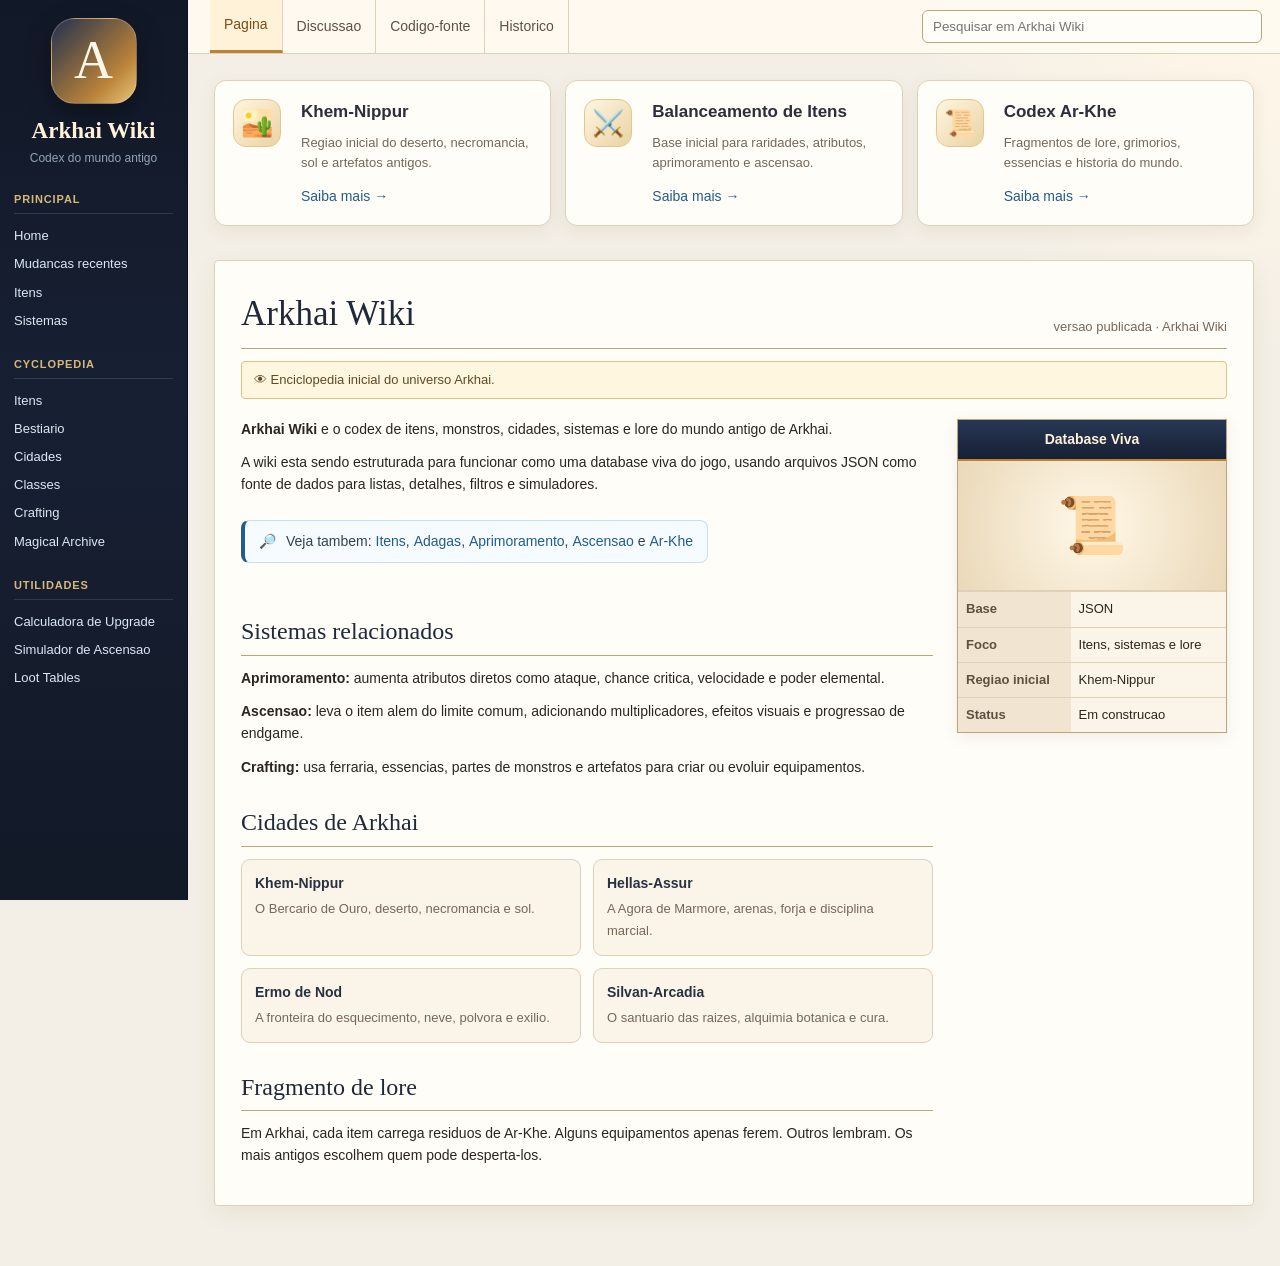
==== commit 7c6a0431: "Refactor home page to shared layout" ====
--- a/index.html
+++ b/index.html
@@ -4,177 +4,31 @@
   <meta charset="utf-8" />
   <meta name="viewport" content="width=device-width, initial-scale=1" />
   <title>Arkhai Wiki</title>
-  <style>
-    * { box-sizing: border-box; }
-    :root {
-      --page-bg: #f4efe6;
-      --sidebar-bg: #172033;
-      --sidebar-soft: #202b42;
-      --surface: #fffdf8;
-      --surface-soft: #fbf4e8;
-      --border: #dfd0b8;
-      --border-strong: #bda47d;
-      --text: #2a251f;
-      --muted: #74685a;
-      --link: #245c89;
-      --accent: #b98238;
-      --accent-soft: #fff2d8;
-      --gold: #c9943e;
-      --topbar: #fffaf1;
-      --sidebar-link: #dbe8f4;
-      --sidebar-muted: #93a3b7;
-    }
-    body { margin: 0; font-family: Arial, Helvetica, sans-serif; background: radial-gradient(circle at top right, #fff7e8 0, var(--page-bg) 360px); color: var(--text); font-size: 14px; line-height: 1.55; }
-    a { color: var(--link); text-decoration: none; font-weight: 500; }
-    a:hover { text-decoration: underline; }
-    .wiki-shell { display: grid; grid-template-columns: 188px 1fr; min-height: 100vh; }
-    .sidebar { background: linear-gradient(180deg, #111827 0%, var(--sidebar-bg) 45%, #121927 100%); border-right: 1px solid #0c1220; padding: 18px 14px; position: sticky; top: 0; height: 100vh; overflow: auto; color: var(--sidebar-link); }
-    .logo { text-align: center; margin-bottom: 24px; }
-    .logo-mark { width: 86px; height: 86px; margin: 0 auto 9px; border-radius: 24px; background: linear-gradient(135deg, #22314f, #b98238 70%, #e7c578); color: #fff8e8; display: flex; align-items: center; justify-content: center; font-family: Georgia, serif; font-size: 54px; box-shadow: 0 10px 26px rgba(0,0,0,.34); border: 1px solid rgba(255,255,255,.22); }
-    .logo strong { display: block; font-family: Georgia, serif; font-size: 23px; color: #fff2d8; }
-    .logo span { display: block; color: var(--sidebar-muted); font-size: 12px; }
-    .side-section { margin-bottom: 21px; }
-    .side-section h3 { margin: 0 0 8px; padding-bottom: 5px; color: #d7b879; font-size: 11px; font-weight: 800; border-bottom: 1px solid rgba(255,255,255,.12); text-transform: uppercase; letter-spacing: .08em; }
-    .side-section a { display: block; padding: 4px 0; font-size: 13px; color: var(--sidebar-link); font-weight: 400; }
-    .side-section a:hover { color: #fff2d8; }
-    .main { min-width: 0; }
-    .topbar { height: 54px; background: rgba(255,250,241,.94); border-bottom: 1px solid var(--border); display: flex; align-items: center; justify-content: space-between; padding: 0 18px 0 22px; position: sticky; top: 0; z-index: 5; backdrop-filter: blur(8px); }
-    .tabs { display: flex; align-items: stretch; height: 100%; }
-    .tab { display: flex; align-items: center; padding: 0 14px; border-right: 1px solid var(--border); color: #5b5146; font-weight: 500; }
-    .tab.active { background: var(--accent-soft); color: #7a4d16; border-bottom: 3px solid var(--accent); }
-    .search { display: flex; gap: 8px; align-items: center; }
-    .search input { width: min(340px, 32vw); padding: 8px 10px; border: 1px solid var(--border-strong); border-radius: 6px; background: #fffdf8; color: var(--text); }
-    .content { padding: 26px 26px 60px; }
-    .notice-grid { display: grid; grid-template-columns: repeat(3, minmax(0, 1fr)); gap: 14px; margin-bottom: 34px; }
-    .notice-card { background: var(--surface); border: 1px solid var(--border); border-radius: 12px; padding: 18px; box-shadow: 0 5px 18px rgba(89, 64, 35, .08); display: grid; grid-template-columns: 54px 1fr; gap: 14px; align-items: start; }
-    .notice-icon { width: 48px; height: 48px; border-radius: 13px; background: linear-gradient(135deg, #fff5df, #ead3a5); display: flex; align-items: center; justify-content: center; font-size: 26px; border: 1px solid #e3c78f; }
-    .notice-card h2 { margin: 0 0 8px; font-size: 17px; color: #2c2f3a; }
-    .notice-card p { margin: 0 0 12px; color: var(--muted); font-size: 13px; }
-    .article { background: var(--surface); border: 1px solid var(--border); border-radius: 4px; padding: 26px; box-shadow: 0 8px 24px rgba(89, 64, 35, .07); }
-    .article-header { display: flex; align-items: end; justify-content: space-between; gap: 18px; border-bottom: 1px solid var(--border-strong); margin-bottom: 10px; }
-    .article h1 { font-family: Georgia, serif; font-size: 35px; font-weight: 500; margin: 0 0 6px; color: #1f2937; }
-    .article-actions { color: var(--muted); font-size: 13px; white-space: nowrap; margin-bottom: 10px; }
-    .status-line { background: #fff6df; border: 1px solid #e0c181; padding: 8px 12px; color: #5f4b25; font-size: 13px; margin: 12px 0 20px; border-radius: 4px; }
-    .article-body { display: grid; grid-template-columns: 1fr 270px; gap: 24px; }
-    .article p { margin: 0 0 12px; }
-    .infobox { border: 1px solid var(--border-strong); background: var(--surface-soft); align-self: start; box-shadow: 0 4px 14px rgba(70, 50, 28, .08); }
-    .infobox-title { background: linear-gradient(to bottom, #263756, #172033); border-bottom: 2px solid var(--accent); color: #fff2d8; font-weight: 700; text-align: center; padding: 9px; }
-    .item-preview { height: 130px; display: flex; align-items: center; justify-content: center; font-size: 56px; background: radial-gradient(circle, #fff8e8, #ead8b8); border-bottom: 1px solid var(--border); }
-    .infobox table { width: 100%; border-collapse: collapse; font-size: 13px; }
-    .infobox th, .infobox td { border-top: 1px solid var(--border); padding: 7px 8px; text-align: left; }
-    .infobox th { width: 42%; background: #f1e5d2; color: #5d503f; }
-    .wiki-table { width: 100%; border-collapse: collapse; margin-top: 14px; background: #fffdf8; }
-    .wiki-table th, .wiki-table td { border: 1px solid var(--border); padding: 9px 10px; text-align: left; }
-    .wiki-table th { background: #f3e6d0; color: #4b3d2c; }
-    .wiki-table tr:nth-child(even) td { background: #fff8ec; }
-    .rarity { padding: 3px 7px; border-radius: 999px; font-size: 12px; font-weight: 700; display: inline-block; }
-    .legendary { background: #fff0d4; color: #935f00; border: 1px solid #d99f3e; }
-    .uncommon { background: #e5f7ec; color: #237345; border: 1px solid #9bd3ae; }
-    .see-also { display: inline-flex; align-items: center; gap: 10px; margin: 12px 0 24px; background: #f5fbff; border: 1px solid #c7dff1; border-left: 4px solid #245c89; border-radius: 8px; padding: 10px 14px; color: #334155; }
-    .section-title { font-family: Georgia, serif; font-size: 24px; font-weight: 500; border-bottom: 1px solid var(--border-strong); margin: 26px 0 12px; padding-bottom: 4px; color: #1f2937; }
-    .city-grid { display: grid; grid-template-columns: repeat(2, minmax(0, 1fr)); gap: 12px; }
-    .city-card { border: 1px solid var(--border); background: var(--surface-soft); border-radius: 9px; padding: 13px; }
-    .city-card strong { display: block; color: #263241; margin-bottom: 4px; }
-    .city-card span { color: var(--muted); font-size: 13px; }
-    @media (max-width: 1050px) { .notice-grid { grid-template-columns: 1fr; } .article-body { grid-template-columns: 1fr; } .infobox { max-width: 420px; } }
-    @media (max-width: 760px) { .wiki-shell { grid-template-columns: 1fr; } .sidebar { position: static; height: auto; } .topbar { position: static; height: auto; flex-direction: column; align-items: stretch; gap: 10px; padding: 12px; } .tabs { height: auto; flex-wrap: wrap; } .tab { padding: 8px 10px; border: 1px solid var(--border); } .search input { width: 100%; } .content { padding: 16px; } .city-grid { grid-template-columns: 1fr; } }
-  </style>
+  <link rel="stylesheet" href="assets/wiki.css" />
 </head>
 <body>
   <div class="wiki-shell">
-    <aside class="sidebar">
-      <div class="logo">
-        <div class="logo-mark">A</div>
-        <strong>Arkhai Wiki</strong>
-        <span>Codex do mundo antigo</span>
-      </div>
-
-      <nav class="side-section">
-        <h3>Principal</h3>
-        <a href="#home">Home</a>
-        <a href="#updates">Mudancas recentes</a>
-        <a href="#items">Itens</a>
-        <a href="#systems">Sistemas</a>
-      </nav>
-
-      <nav class="side-section">
-        <h3>Cyclopedia</h3>
-        <a href="#items">Itens</a>
-        <a href="#monsters">Bestiario</a>
-        <a href="#cities">Cidades</a>
-        <a href="#classes">Classes</a>
-        <a href="#crafting">Crafting</a>
-        <a href="#lore">Magical Archive</a>
-      </nav>
-
-      <nav class="side-section">
-        <h3>Utilidades</h3>
-        <a href="#upgrade">Calculadora de Upgrade</a>
-        <a href="#ascension">Simulador de Ascensao</a>
-        <a href="#loot">Loot Tables</a>
-      </nav>
-    </aside>
-
+    <div id="wiki-sidebar"></div>
     <main class="main">
-      <header class="topbar">
-        <nav class="tabs">
-          <a class="tab active" href="#home">Pagina</a>
-          <a class="tab" href="#discussion">Discussao</a>
-          <a class="tab" href="#source">Codigo-fonte</a>
-          <a class="tab" href="#history">Historico</a>
-        </nav>
-        <div class="search">
-          <input type="search" placeholder="Pesquisar em Arkhai Wiki" />
-        </div>
-      </header>
-
+      <div id="wiki-topbar"></div>
       <section class="content">
         <div id="updates" class="notice-grid">
-          <article class="notice-card">
-            <div class="notice-icon">🏜️</div>
-            <div><h2>Khem-Nippur</h2><p>Regiao inicial do deserto, necromancia, sol e artefatos antigos.</p><a href="#cities">Saiba mais →</a></div>
-          </article>
-          <article class="notice-card">
-            <div class="notice-icon">⚔️</div>
-            <div><h2>Balanceamento de Itens</h2><p>Base inicial para raridades, atributos, aprimoramento e ascensao.</p><a href="#items">Saiba mais →</a></div>
-          </article>
-          <article class="notice-card">
-            <div class="notice-icon">📜</div>
-            <div><h2>Codex Ar-Khe</h2><p>Fragmentos de lore, grimorios, essencias e historia do mundo.</p><a href="#lore">Saiba mais →</a></div>
-          </article>
+          <article class="notice-card"><div class="notice-icon">🏜️</div><div><h2>Khem-Nippur</h2><p>Regiao inicial do deserto, necromancia, sol e artefatos antigos.</p><a href="#cities">Saiba mais →</a></div></article>
+          <article class="notice-card"><div class="notice-icon">⚔️</div><div><h2>Balanceamento de Itens</h2><p>Base inicial para raridades, atributos, aprimoramento e ascensao.</p><a href="items.html">Saiba mais →</a></div></article>
+          <article class="notice-card"><div class="notice-icon">📜</div><div><h2>Codex Ar-Khe</h2><p>Fragmentos de lore, grimorios, essencias e historia do mundo.</p><a href="#lore">Saiba mais →</a></div></article>
         </div>
-
         <article id="home" class="article">
-          <header class="article-header">
-            <h1>Adagas</h1>
-            <div class="article-actions">versao publicada · Arkhai Wiki</div>
-          </header>
-          <div class="status-line">👁 Esta pagina apresenta a base inicial das adagas conhecidas em Arkhai.</div>
-
+          <header class="article-header"><h1>Arkhai Wiki</h1><div class="article-actions">versao publicada · Arkhai Wiki</div></header>
+          <div class="status-line">👁 Enciclopedia inicial do universo Arkhai.</div>
           <div class="article-body">
             <div>
-              <p><strong>Adagas</strong> sao armas rapidas focadas em velocidade, mobilidade, critico e aplicacao constante de efeitos como veneno, sangramento ou maldicoes de essencia.</p>
-              <p>Em Arkhai, cada arma pode possuir uma linhagem de evolucao, permitindo que um item comum se transforme em uma reliquia lendaria atraves de aprimoramento, ascensao e materiais raros.</p>
-              <p>Algumas adagas antigas carregam residuos de <a href="#lore">Ar-Khe</a>, permitindo efeitos unicos quando despertadas por jogadores com dominio suficiente.</p>
-
-              <div class="see-also">🔎 <span>Veja tambem: <a href="#upgrade">Aprimoramento</a>, <a href="#ascension">Ascensao</a>, <a href="#crafting">Crafting</a> e <a href="#lore">Ar-Khe</a></span></div>
-
-              <h2 id="items" class="section-title">Adagas conhecidas</h2>
-              <table class="wiki-table">
-                <thead><tr><th>Item</th><th>Tier</th><th>Raridade</th><th>Identidade</th></tr></thead>
-                <tbody>
-                  <tr><td><a href="docs/items/presas-do-rei.md">Adaga de Escorpiao</a></td><td>I</td><td><span class="rarity uncommon">Incomum</span></td><td>Aplicacao rapida de veneno</td></tr>
-                  <tr><td>Adaga do Escorpiao Elite</td><td>II</td><td>Raro</td><td>Veneno melhorado e perfuracao</td></tr>
-                  <tr><td>Lamina do Mestre Escorpiao</td><td>III</td><td>Epico</td><td>Critico, veneno e mobilidade</td></tr>
-                  <tr><td>Presas do Rei</td><td>IV</td><td><span class="rarity legendary">Lendario</span></td><td>Veneno real, critico e velocidade</td></tr>
-                </tbody>
-              </table>
-
+              <p><strong>Arkhai Wiki</strong> e o codex de itens, monstros, cidades, sistemas e lore do mundo antigo de Arkhai.</p>
+              <p>A wiki esta sendo estruturada para funcionar como uma database viva do jogo, usando arquivos JSON como fonte de dados para listas, detalhes, filtros e simuladores.</p>
+              <div class="see-also">🔎 <span>Veja tambem: <a href="items.html">Itens</a>, <a href="daggers.html">Adagas</a>, <a href="#upgrade">Aprimoramento</a>, <a href="#ascension">Ascensao</a> e <a href="#lore">Ar-Khe</a></span></div>
               <h2 id="systems" class="section-title">Sistemas relacionados</h2>
-              <p id="upgrade"><strong>Aprimoramento:</strong> aumenta atributos diretos como ataque, chance critica, velocidade e poder de veneno.</p>
-              <p id="ascension"><strong>Ascensao:</strong> leva o item alem do limite comum, adicionando multiplicadores e efeitos visuais.</p>
+              <p id="upgrade"><strong>Aprimoramento:</strong> aumenta atributos diretos como ataque, chance critica, velocidade e poder elemental.</p>
+              <p id="ascension"><strong>Ascensao:</strong> leva o item alem do limite comum, adicionando multiplicadores, efeitos visuais e progressao de endgame.</p>
               <p id="crafting"><strong>Crafting:</strong> usa ferraria, essencias, partes de monstros e artefatos para criar ou evoluir equipamentos.</p>
-
               <h2 id="cities" class="section-title">Cidades de Arkhai</h2>
               <div class="city-grid">
                 <div class="city-card"><strong>Khem-Nippur</strong><span>O Bercario de Ouro, deserto, necromancia e sol.</span></div>
@@ -182,26 +36,16 @@
                 <div class="city-card"><strong>Ermo de Nod</strong><span>A fronteira do esquecimento, neve, polvora e exilio.</span></div>
                 <div class="city-card"><strong>Silvan-Arcadia</strong><span>O santuario das raizes, alquimia botanica e cura.</span></div>
               </div>
-
               <h2 id="lore" class="section-title">Fragmento de lore</h2>
               <p>Em Arkhai, cada item carrega residuos de Ar-Khe. Alguns equipamentos apenas ferem. Outros lembram. Os mais antigos escolhem quem pode desperta-los.</p>
             </div>
-
-            <aside class="infobox">
-              <div class="infobox-title">Presas do Rei</div>
-              <div class="item-preview">🦂</div>
-              <table>
-                <tr><th>Tipo</th><td>Adaga</td></tr>
-                <tr><th>Raridade</th><td><span class="rarity legendary">Lendario</span></td></tr>
-                <tr><th>Regiao</th><td>Khem-Nippur</td></tr>
-                <tr><th>Identidade</th><td>Veneno, critico, velocidade</td></tr>
-                <tr><th>Ascensao</th><td>0 - 10</td></tr>
-              </table>
-            </aside>
+            <aside class="infobox"><div class="infobox-title">Database Viva</div><div class="item-preview">📜</div><table><tr><th>Base</th><td>JSON</td></tr><tr><th>Foco</th><td>Itens, sistemas e lore</td></tr><tr><th>Regiao inicial</th><td>Khem-Nippur</td></tr><tr><th>Status</th><td>Em construcao</td></tr></table></aside>
           </div>
         </article>
       </section>
     </main>
   </div>
+  <script src="assets/layout.js"></script>
+  <script>renderLayout('index.html');</script>
 </body>
 </html>
--- a/assets/wiki.css
+++ b/assets/wiki.css
@@ -0,0 +1,30 @@
+* { box-sizing: border-box; }
+:root { --page-bg:#f4efe6; --sidebar-bg:#172033; --surface:#fffdf8; --surface-soft:#fbf4e8; --border:#dfd0b8; --border-strong:#bda47d; --text:#2a251f; --muted:#74685a; --link:#245c89; --accent:#b98238; --accent-soft:#fff2d8; --sidebar-link:#dbe8f4; --sidebar-muted:#93a3b7; }
+body { margin:0; font-family:Arial, Helvetica, sans-serif; background:radial-gradient(circle at top right,#fff7e8 0,var(--page-bg) 360px); color:var(--text); font-size:14px; line-height:1.55; }
+a { color:var(--link); text-decoration:none; font-weight:500; } a:hover { text-decoration:underline; }
+.wiki-shell { display:grid; grid-template-columns:188px 1fr; min-height:100vh; }
+.sidebar { background:linear-gradient(180deg,#111827 0%,var(--sidebar-bg) 45%,#121927 100%); border-right:1px solid #0c1220; padding:18px 14px; position:sticky; top:0; height:100vh; overflow:auto; color:var(--sidebar-link); }
+.logo { text-align:center; margin-bottom:24px; } .logo-mark { width:86px; height:86px; margin:0 auto 9px; border-radius:24px; background:linear-gradient(135deg,#22314f,#b98238 70%,#e7c578); color:#fff8e8; display:flex; align-items:center; justify-content:center; font-family:Georgia,serif; font-size:54px; box-shadow:0 10px 26px rgba(0,0,0,.34); border:1px solid rgba(255,255,255,.22); }
+.logo strong { display:block; font-family:Georgia,serif; font-size:23px; color:#fff2d8; } .logo span { display:block; color:var(--sidebar-muted); font-size:12px; }
+.side-section { margin-bottom:21px; } .side-section h3 { margin:0 0 8px; padding-bottom:5px; color:#d7b879; font-size:11px; font-weight:800; border-bottom:1px solid rgba(255,255,255,.12); text-transform:uppercase; letter-spacing:.08em; }
+.side-section a { display:block; padding:4px 0; font-size:13px; color:var(--sidebar-link); font-weight:400; } .side-section a:hover { color:#fff2d8; }
+.main { min-width:0; } .topbar { height:54px; background:rgba(255,250,241,.94); border-bottom:1px solid var(--border); display:flex; align-items:center; justify-content:space-between; padding:0 18px 0 22px; position:sticky; top:0; z-index:5; backdrop-filter:blur(8px); }
+.tabs { display:flex; align-items:stretch; height:100%; } .tab { display:flex; align-items:center; padding:0 14px; border-right:1px solid var(--border); color:#5b5146; font-weight:500; } .tab.active { background:var(--accent-soft); color:#7a4d16; border-bottom:3px solid var(--accent); }
+.search input { width:min(340px,32vw); padding:8px 10px; border:1px solid var(--border-strong); border-radius:6px; background:#fffdf8; color:var(--text); }
+.content { padding:26px 26px 60px; } .article { background:var(--surface); border:1px solid var(--border); border-radius:4px; padding:26px; box-shadow:0 8px 24px rgba(89,64,35,.07); }
+.article-header { display:flex; align-items:end; justify-content:space-between; gap:18px; border-bottom:1px solid var(--border-strong); margin-bottom:10px; }
+h1, .article h1 { font-family:Georgia,serif; font-size:35px; font-weight:500; margin:0 0 6px; color:#1f2937; } h2, .section-title { font-family:Georgia,serif; font-size:24px; font-weight:500; border-bottom:1px solid var(--border-strong); margin:26px 0 12px; padding-bottom:4px; color:#1f2937; }
+.article-actions { color:var(--muted); font-size:13px; white-space:nowrap; margin-bottom:10px; } .status-line { background:#fff6df; border:1px solid #e0c181; padding:8px 12px; color:#5f4b25; font-size:13px; margin:12px 0 20px; border-radius:4px; }
+.notice-grid { display:grid; grid-template-columns:repeat(3,minmax(0,1fr)); gap:14px; margin-bottom:34px; } .notice-card { background:var(--surface); border:1px solid var(--border); border-radius:12px; padding:18px; box-shadow:0 5px 18px rgba(89,64,35,.08); display:grid; grid-template-columns:54px 1fr; gap:14px; align-items:start; }
+.notice-icon, .category-icon { width:48px; height:48px; border-radius:13px; background:linear-gradient(135deg,#fff5df,#ead3a5); display:flex; align-items:center; justify-content:center; font-size:26px; border:1px solid #e3c78f; }
+.notice-card h2 { margin:0 0 8px; font-family:Arial, Helvetica, sans-serif; font-size:17px; border:0; padding:0; color:#2c2f3a; font-weight:700; } .notice-card p { margin:0 0 12px; color:var(--muted); font-size:13px; }
+.article-body { display:grid; grid-template-columns:1fr 270px; gap:24px; } .article p { margin:0 0 12px; }
+.infobox { border:1px solid var(--border-strong); background:var(--surface-soft); align-self:start; box-shadow:0 4px 14px rgba(70,50,28,.08); } .infobox-title { background:linear-gradient(to bottom,#263756,#172033); border-bottom:2px solid var(--accent); color:#fff2d8; font-weight:700; text-align:center; padding:9px; }
+.item-preview { height:130px; display:flex; align-items:center; justify-content:center; font-size:56px; background:radial-gradient(circle,#fff8e8,#ead8b8); border-bottom:1px solid var(--border); } .infobox table { width:100%; border-collapse:collapse; font-size:13px; } .infobox th,.infobox td { border-top:1px solid var(--border); padding:7px 8px; text-align:left; } .infobox th { width:42%; background:#f1e5d2; color:#5d503f; }
+.wiki-table { width:100%; border-collapse:collapse; margin-top:14px; background:#fffdf8; } .wiki-table th,.wiki-table td { border:1px solid var(--border); padding:9px 10px; text-align:left; } .wiki-table th { background:#f3e6d0; color:#4b3d2c; } .wiki-table tr:nth-child(even) td { background:#fff8ec; }
+.rarity { padding:3px 7px; border-radius:999px; font-size:12px; font-weight:700; display:inline-block; } .legendary { background:#fff0d4; color:#935f00; border:1px solid #d99f3e; } .uncommon { background:#e5f7ec; color:#237345; border:1px solid #9bd3ae; }
+.see-also,.subtle-box { display:inline-flex; align-items:center; gap:10px; margin:12px 0 24px; background:#f5fbff; border:1px solid #c7dff1; border-left:4px solid #245c89; border-radius:8px; padding:10px 14px; color:#334155; }
+.city-grid { display:grid; grid-template-columns:repeat(2,minmax(0,1fr)); gap:12px; } .city-card { border:1px solid var(--border); background:var(--surface-soft); border-radius:9px; padding:13px; } .city-card strong { display:block; color:#263241; margin-bottom:4px; } .city-card span { color:var(--muted); font-size:13px; }
+.category-grid { display:grid; grid-template-columns:repeat(3,minmax(190px,1fr)); gap:8px 28px; margin:14px 0 18px; max-width:920px; } .category-link { display:grid; grid-template-columns:34px 1fr; align-items:center; min-height:38px; color:var(--link); } .category-icon { width:30px; height:30px; border-radius:7px; font-size:19px; box-shadow:inset 0 1px 0 rgba(255,255,255,.75); } .category-note { color:var(--muted); margin-top:0; max-width:1100px; }
+@media(max-width:1050px){.notice-grid{grid-template-columns:1fr}.article-body{grid-template-columns:1fr}.infobox{max-width:420px}.category-grid{grid-template-columns:repeat(2,minmax(160px,1fr));}}
+@media(max-width:760px){.wiki-shell{grid-template-columns:1fr}.sidebar{position:static;height:auto}.topbar{position:static;height:auto;flex-direction:column;align-items:stretch;gap:10px;padding:12px}.tabs{height:auto;flex-wrap:wrap}.tab{padding:8px 10px;border:1px solid var(--border)}.search input{width:100%}.content{padding:16px}.city-grid,.category-grid{grid-template-columns:1fr}}
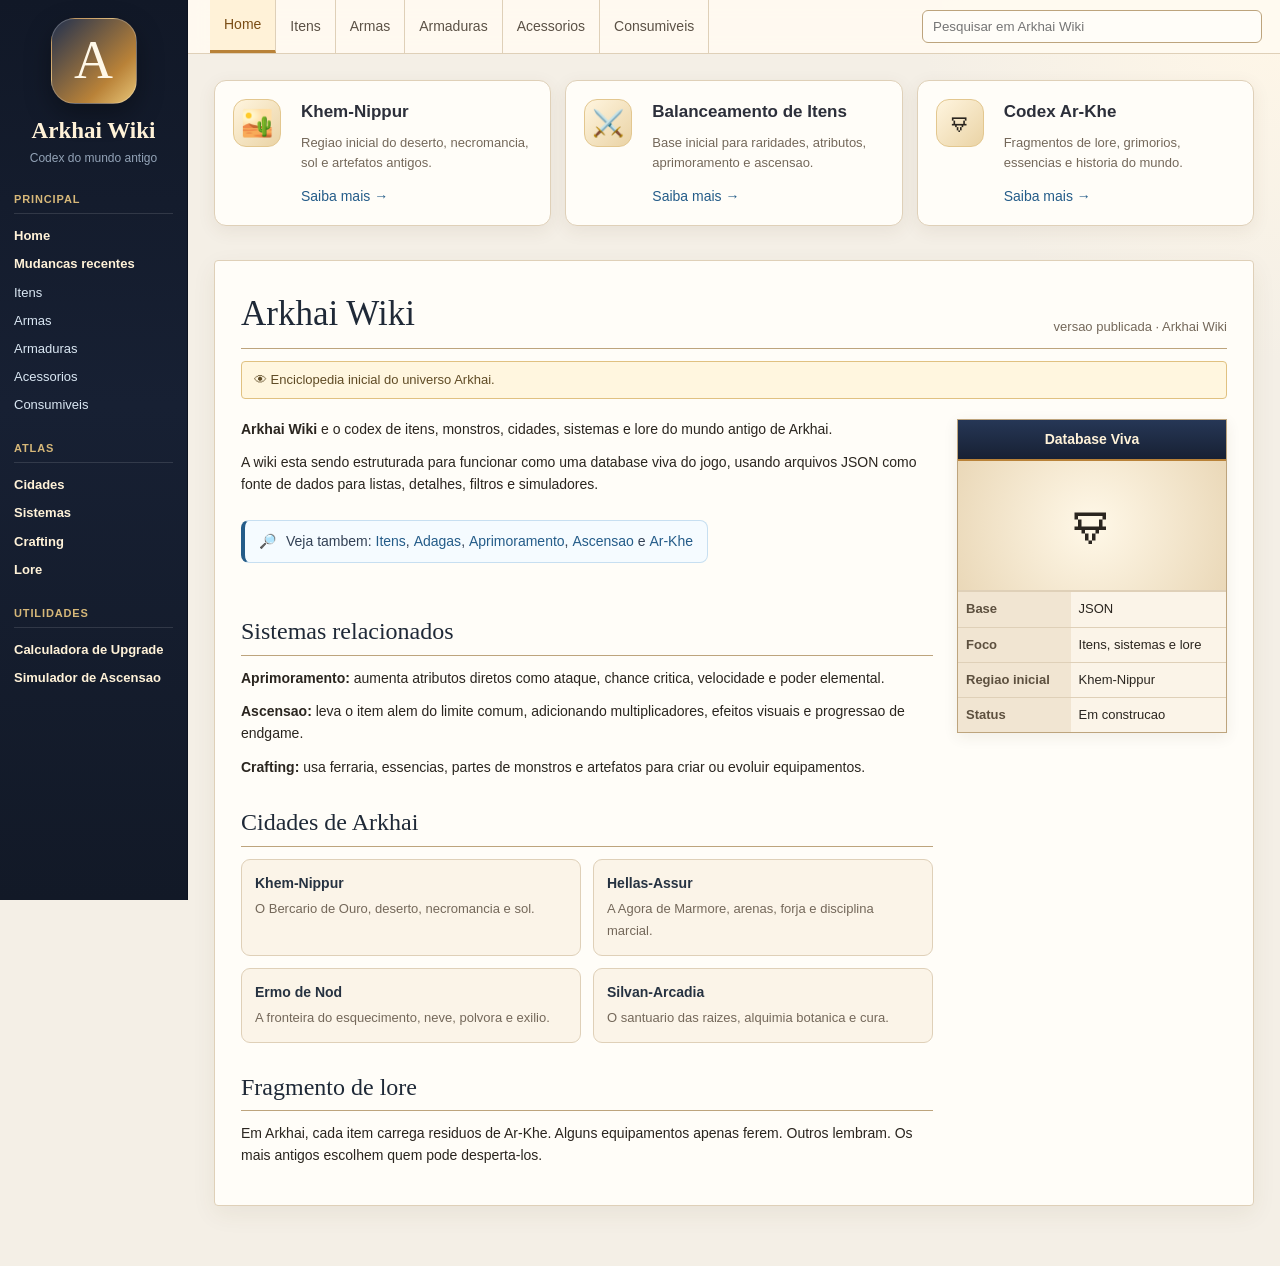
==== commit 8f5e5bce: "chore: architecture adjustment" ====
--- a/index.html
+++ b/index.html
@@ -12,13 +12,12 @@
     <main class="main">
       <div id="wiki-topbar"></div>
       <section class="content">
-        <div id="updates" class="notice-grid">
-          <article class="notice-card"><div class="notice-icon">🏜️</div><div><h2>Khem-Nippur</h2><p>Regiao inicial do deserto, necromancia, sol e artefatos antigos.</p><a href="#cities">Saiba mais →</a></div></article>
-          <article class="notice-card"><div class="notice-icon">⚔️</div><div><h2>Balanceamento de Itens</h2><p>Base inicial para raridades, atributos, aprimoramento e ascensao.</p><a href="items.html">Saiba mais →</a></div></article>
-          <article class="notice-card"><div class="notice-icon">📜</div><div><h2>Codex Ar-Khe</h2><p>Fragmentos de lore, grimorios, essencias e historia do mundo.</p><a href="#lore">Saiba mais →</a></div></article>
-        </div>
+        <div id="updates" class="notice-grid"></div>
         <article id="home" class="article">
-          <header class="article-header"><h1>Arkhai Wiki</h1><div class="article-actions">versao publicada · Arkhai Wiki</div></header>
+          <header class="article-header">
+            <h1>Arkhai Wiki</h1>
+            <div class="article-actions">versao publicada · Arkhai Wiki</div>
+          </header>
           <div class="status-line">👁 Enciclopedia inicial do universo Arkhai.</div>
           <div class="article-body">
             <div>
@@ -30,22 +29,30 @@
               <p id="ascension"><strong>Ascensao:</strong> leva o item alem do limite comum, adicionando multiplicadores, efeitos visuais e progressao de endgame.</p>
               <p id="crafting"><strong>Crafting:</strong> usa ferraria, essencias, partes de monstros e artefatos para criar ou evoluir equipamentos.</p>
               <h2 id="cities" class="section-title">Cidades de Arkhai</h2>
-              <div class="city-grid">
-                <div class="city-card"><strong>Khem-Nippur</strong><span>O Bercario de Ouro, deserto, necromancia e sol.</span></div>
-                <div class="city-card"><strong>Hellas-Assur</strong><span>A Agora de Marmore, arenas, forja e disciplina marcial.</span></div>
-                <div class="city-card"><strong>Ermo de Nod</strong><span>A fronteira do esquecimento, neve, polvora e exilio.</span></div>
-                <div class="city-card"><strong>Silvan-Arcadia</strong><span>O santuario das raizes, alquimia botanica e cura.</span></div>
-              </div>
+              <div id="cities-grid" class="city-grid"></div>
               <h2 id="lore" class="section-title">Fragmento de lore</h2>
               <p>Em Arkhai, cada item carrega residuos de Ar-Khe. Alguns equipamentos apenas ferem. Outros lembram. Os mais antigos escolhem quem pode desperta-los.</p>
             </div>
-            <aside class="infobox"><div class="infobox-title">Database Viva</div><div class="item-preview">📜</div><table><tr><th>Base</th><td>JSON</td></tr><tr><th>Foco</th><td>Itens, sistemas e lore</td></tr><tr><th>Regiao inicial</th><td>Khem-Nippur</td></tr><tr><th>Status</th><td>Em construcao</td></tr></table></aside>
+            <aside class="infobox">
+              <div class="infobox-title">Database Viva</div>
+              <div class="item-preview">🜃</div>
+              <table>
+                <tr><th>Base</th><td>JSON</td></tr>
+                <tr><th>Foco</th><td>Itens, sistemas e lore</td></tr>
+                <tr><th>Regiao inicial</th><td>Khem-Nippur</td></tr>
+                <tr><th>Status</th><td>Em construcao</td></tr>
+              </table>
+            </aside>
           </div>
         </article>
       </section>
     </main>
   </div>
   <script src="assets/layout.js"></script>
-  <script>renderLayout('index.html');</script>
+  <script src="assets/hub-page.js"></script>
+  <script>
+    renderLayout('index.html');
+    renderHomePage();
+  </script>
 </body>
 </html>
--- a/assets/wiki.css
+++ b/assets/wiki.css
@@ -8,6 +8,7 @@
 .logo strong { display:block; font-family:Georgia,serif; font-size:23px; color:#fff2d8; } .logo span { display:block; color:var(--sidebar-muted); font-size:12px; }
 .side-section { margin-bottom:21px; } .side-section h3 { margin:0 0 8px; padding-bottom:5px; color:#d7b879; font-size:11px; font-weight:800; border-bottom:1px solid rgba(255,255,255,.12); text-transform:uppercase; letter-spacing:.08em; }
 .side-section a { display:block; padding:4px 0; font-size:13px; color:var(--sidebar-link); font-weight:400; } .side-section a:hover { color:#fff2d8; }
+.side-section a.active { color:#fff2d8; font-weight:700; }
 .main { min-width:0; } .topbar { height:54px; background:rgba(255,250,241,.94); border-bottom:1px solid var(--border); display:flex; align-items:center; justify-content:space-between; padding:0 18px 0 22px; position:sticky; top:0; z-index:5; backdrop-filter:blur(8px); }
 .tabs { display:flex; align-items:stretch; height:100%; } .tab { display:flex; align-items:center; padding:0 14px; border-right:1px solid var(--border); color:#5b5146; font-weight:500; } .tab.active { background:var(--accent-soft); color:#7a4d16; border-bottom:3px solid var(--accent); }
 .search input { width:min(340px,32vw); padding:8px 10px; border:1px solid var(--border-strong); border-radius:6px; background:#fffdf8; color:var(--text); }
@@ -19,12 +20,283 @@
 .notice-icon, .category-icon { width:48px; height:48px; border-radius:13px; background:linear-gradient(135deg,#fff5df,#ead3a5); display:flex; align-items:center; justify-content:center; font-size:26px; border:1px solid #e3c78f; }
 .notice-card h2 { margin:0 0 8px; font-family:Arial, Helvetica, sans-serif; font-size:17px; border:0; padding:0; color:#2c2f3a; font-weight:700; } .notice-card p { margin:0 0 12px; color:var(--muted); font-size:13px; }
 .article-body { display:grid; grid-template-columns:1fr 270px; gap:24px; } .article p { margin:0 0 12px; }
+.article pre {
+  margin:12px 0 18px;
+  padding:12px 14px;
+  background:#f8f4eb;
+  border:1px solid var(--border);
+  border-radius:8px;
+  overflow:auto;
+}
+.article pre code {
+  font-family:Consolas, monospace;
+  font-size:13px;
+  color:#1f2937;
+}
 .infobox { border:1px solid var(--border-strong); background:var(--surface-soft); align-self:start; box-shadow:0 4px 14px rgba(70,50,28,.08); } .infobox-title { background:linear-gradient(to bottom,#263756,#172033); border-bottom:2px solid var(--accent); color:#fff2d8; font-weight:700; text-align:center; padding:9px; }
 .item-preview { height:130px; display:flex; align-items:center; justify-content:center; font-size:56px; background:radial-gradient(circle,#fff8e8,#ead8b8); border-bottom:1px solid var(--border); } .infobox table { width:100%; border-collapse:collapse; font-size:13px; } .infobox th,.infobox td { border-top:1px solid var(--border); padding:7px 8px; text-align:left; } .infobox th { width:42%; background:#f1e5d2; color:#5d503f; }
 .wiki-table { width:100%; border-collapse:collapse; margin-top:14px; background:#fffdf8; } .wiki-table th,.wiki-table td { border:1px solid var(--border); padding:9px 10px; text-align:left; } .wiki-table th { background:#f3e6d0; color:#4b3d2c; } .wiki-table tr:nth-child(even) td { background:#fff8ec; }
+.wiki-table td.is-active { background:#fff2d8 !important; font-weight:700; }
+.item-thumb { width:42px; height:42px; object-fit:contain; display:block; margin:auto; }
+.item-image { max-width:150px; max-height:150px; object-fit:contain; display:block; margin:auto; }
+.item-image-fallback { width:160px; height:160px; display:flex; align-items:center; justify-content:center; margin:auto; border:1px dashed #9aa6b2; background:#18202b; color:#ffcf8d; font-family:Consolas, monospace; font-size:42px; font-weight:700; border-radius:14px; }
+.item-spotlight { display:grid; grid-template-columns:minmax(0,180px) 1fr; gap:18px; align-items:start; padding:16px; margin:0 0 18px; background:var(--surface-soft); border:1px solid var(--border); border-radius:12px; }
+.item-spotlight p:last-child { margin-bottom:0; }
+.item-spotlight figure { margin:0; display:flex; align-items:center; justify-content:center; min-height:160px; }
+.item-spotlight .item-image { max-width:160px; max-height:160px; }
+.item-line-grid { display:grid; grid-template-columns:repeat(2,minmax(0,1fr)); gap:16px; margin-top:16px; }
+.item-line-card { display:grid; grid-template-columns:128px 1fr; gap:16px; align-items:start; padding:16px; background:var(--surface-soft); border:1px solid var(--border); border-radius:12px; color:inherit; box-shadow:0 6px 18px rgba(89,64,35,.08); transition:transform .15s ease, box-shadow .15s ease, border-color .15s ease; }
+.item-line-card:hover { text-decoration:none; transform:translateY(-2px); box-shadow:0 10px 24px rgba(89,64,35,.12); border-color:var(--border-strong); }
+.item-line-card figure { margin:0; min-height:112px; display:flex; align-items:center; justify-content:center; }
+.item-line-card h2 { margin:0; border:0; padding:0; font-size:20px; color:#1f2937; }
+.item-line-card p { margin:8px 0 10px; color:var(--muted); }
+.item-line-head { display:flex; align-items:flex-start; justify-content:space-between; gap:10px; margin-bottom:6px; }
+.item-line-meta { display:flex; flex-wrap:wrap; gap:8px; }
+.item-line-pill { display:inline-flex; align-items:center; padding:4px 8px; border-radius:999px; background:#fff; border:1px solid var(--border); color:#4b5563; font-size:12px; font-weight:600; }
+.variant-switcher { display:grid; grid-template-columns:repeat(2,minmax(0,1fr)); gap:14px; margin:14px 0 18px; }
+.variant-field label { display:block; margin-bottom:6px; font-size:13px; font-weight:700; color:#4b3d2c; }
+.variant-field select { width:100%; padding:10px 12px; border:1px solid var(--border-strong); border-radius:8px; background:#fffdf8; color:var(--text); }
+.progression-table { margin-top:14px; }
+.progression-table tr.is-active td { background:#fff2d8 !important; }
+.missing-item-icon { width:42px; height:42px; display:flex; align-items:center; justify-content:center; margin:auto; border:1px dashed #9aa6b2; background:#18202b; color:#ff6b6b; font-family:Consolas, monospace; font-size:12px; font-weight:700; border-radius:6px; }
+.detail-icon .missing-item-icon { width:86px; height:86px; font-size:18px; }
+.detail-layout { display:grid; grid-template-columns:minmax(0,1fr) 560px; gap:24px; align-items:start; }
+.detail-card {
+  position:relative;
+  overflow:hidden;
+  color:#e7edf6;
+  border:2px solid #7fc7ff;
+  box-shadow:0 10px 32px rgba(0,0,0,.22);
+  padding:18px 18px 20px;
+  max-width:560px;
+  font-family:Consolas, monospace;
+  background:
+    radial-gradient(circle at 20% 25%, rgba(255,255,255,.18), transparent 12%),
+    radial-gradient(circle at 78% 28%, rgba(255,255,255,.10), transparent 10%),
+    radial-gradient(circle at 50% 78%, rgba(255,255,255,.08), transparent 14%),
+    linear-gradient(180deg, #1a2737 0%, #111821 100%);
+}
+.detail-card::before {
+  content:'';
+  position:absolute;
+  inset:0;
+  background:
+    radial-gradient(circle at 18% 72%, rgba(255,255,255,.10), transparent 8%),
+    radial-gradient(circle at 82% 70%, rgba(255,255,255,.08), transparent 7%),
+    linear-gradient(135deg, rgba(255,255,255,.06), transparent 34%);
+  pointer-events:none;
+}
+.detail-card > * { position:relative; z-index:1; }
+.detail-card h2 { color:#fff2d8; border-bottom:1px solid rgba(127,199,255,.68); margin-top:0; font-family:Consolas, monospace; font-size:18px; }
+.detail-row { display:flex; justify-content:space-between; gap:16px; border-bottom:1px solid rgba(127,199,255,.35); padding:8px 0; }
+.detail-label { color:#b6c7d8; }
+.detail-value { color:#fff; text-align:right; }
+.detail-section {
+  margin-top:14px;
+  padding-top:14px;
+  border-top:1px solid rgba(127,199,255,.25);
+}
+.detail-section h3 {
+  margin:0 0 10px;
+  color:#fff2d8;
+  font-size:14px;
+  text-transform:uppercase;
+  letter-spacing:.06em;
+}
+.detail-section p {
+  margin:0;
+  color:#eef7f1;
+  line-height:1.55;
+}
+.detail-section-stats {
+  margin-top:14px;
+}
+.detail-stat-grid {
+  display:grid;
+  grid-template-columns:repeat(2,minmax(0,1fr));
+  gap:10px;
+}
+.detail-stat-card {
+  padding:12px 12px 11px;
+  border:1px solid rgba(127,199,255,.22);
+  border-radius:10px;
+  background:rgba(8,14,20,.22);
+  box-shadow:inset 0 1px 0 rgba(255,255,255,.06);
+}
+.detail-stat-card span {
+  display:block;
+  color:#b6c7d8;
+  font-size:11px;
+  text-transform:uppercase;
+  letter-spacing:.06em;
+  margin-bottom:5px;
+  font-weight:700;
+}
+.detail-stat-card strong {
+  display:block;
+  color:#fff;
+  font-size:18px;
+  line-height:1.1;
+  font-weight:800;
+}
+.detail-stat-card small {
+  display:block;
+  margin-top:4px;
+  color:#cfe8d9;
+  font-size:12px;
+  line-height:1.35;
+}
+.detail-stat-card.is-upgrade {
+  border-color:rgba(104, 216, 151, .45);
+  background:rgba(9, 28, 19, .34);
+}
+.detail-stat-card.is-upgrade strong {
+  color:#d8fff1;
+}
+.detail-stat-card.is-downgrade {
+  border-color:rgba(255, 123, 123, .42);
+  background:rgba(34, 13, 15, .32);
+}
+.detail-stat-card.is-downgrade strong {
+  color:#ffe1e1;
+}
+.attribute-preview {
+  margin-top:14px;
+  padding:14px;
+  background:#fffaf1;
+  border:1px solid #d8c19a;
+  border-radius:12px;
+  box-shadow:0 6px 18px rgba(89,64,35,.06);
+}
+.attribute-preview h3 {
+  margin:0 0 10px;
+  color:#3a2c1d;
+  font-size:14px;
+  text-transform:uppercase;
+  letter-spacing:.05em;
+  border-bottom:1px solid #e2cda9;
+  padding-bottom:6px;
+}
+.attribute-preview p {
+  margin:0;
+  color:#4b3d2c;
+  font-weight:600;
+}
+.attribute-stat-grid {
+  display:grid;
+  grid-template-columns:repeat(2,minmax(0,1fr));
+  gap:10px;
+}
+.attribute-stat {
+  padding:12px 12px 11px;
+  border:1px solid #d9c29c;
+  border-radius:10px;
+  background:linear-gradient(180deg,#fffdf8 0%,#f6ecdc 100%);
+  box-shadow:inset 0 1px 0 rgba(255,255,255,.7);
+}
+.attribute-stat span {
+  display:block;
+  color:#6b5c4a;
+  font-size:11px;
+  text-transform:uppercase;
+  letter-spacing:.06em;
+  margin-bottom:4px;
+  font-weight:700;
+}
+.attribute-stat strong {
+  color:#1f2937;
+  font-size:15px;
+  font-weight:800;
+}
+.detail-image-frame {
+  margin:0 0 12px;
+  padding:12px;
+  display:flex;
+  align-items:center;
+  justify-content:center;
+  min-height:140px;
+  background:rgba(32,42,54,.82);
+  border:1px solid rgba(127,199,255,.82);
+  box-shadow: inset 0 1px 0 rgba(255,255,255,.12);
+}
+.detail-image-frame .item-image {
+  max-width:120px;
+  max-height:120px;
+}
+.detail-card.rarity-uncommon {
+  border-color:#3c9d6d;
+  background:
+    radial-gradient(circle at 18% 24%, rgba(159,255,217,.26), transparent 10%),
+    radial-gradient(circle at 76% 34%, rgba(255,255,255,.10), transparent 9%),
+    radial-gradient(circle at 24% 80%, rgba(90,214,159,.18), transparent 12%),
+    linear-gradient(180deg, #0e5e49 0%, #0b3d31 100%);
+}
+.detail-card.rarity-uncommon::before {
+  background:
+    radial-gradient(circle at 22% 74%, rgba(255,255,255,.10), transparent 8%),
+    radial-gradient(circle at 76% 66%, rgba(255,255,255,.10), transparent 7%),
+    linear-gradient(135deg, rgba(255,255,255,.09), transparent 34%);
+}
+.detail-card.rarity-rare {
+  border-color:#3f7edb;
+  background:
+    radial-gradient(circle at 18% 24%, rgba(180,222,255,.26), transparent 10%),
+    radial-gradient(circle at 76% 34%, rgba(255,255,255,.12), transparent 9%),
+    radial-gradient(circle at 24% 80%, rgba(79,139,255,.20), transparent 12%),
+    linear-gradient(180deg, #214f90 0%, #173861 100%);
+}
+.detail-card.rarity-rare::before {
+  background:
+    radial-gradient(circle at 20% 72%, rgba(255,255,255,.10), transparent 8%),
+    radial-gradient(circle at 84% 68%, rgba(255,255,255,.11), transparent 7%),
+    linear-gradient(135deg, rgba(255,255,255,.09), transparent 34%);
+}
+.detail-card.rarity-epic {
+  border-color:#e04747;
+  background:
+    radial-gradient(circle at 18% 24%, rgba(255,191,191,.24), transparent 10%),
+    radial-gradient(circle at 76% 34%, rgba(255,255,255,.12), transparent 9%),
+    radial-gradient(circle at 24% 80%, rgba(255,117,117,.18), transparent 12%),
+    linear-gradient(180deg, #9f0f1f 0%, #5c0911 100%);
+}
+.detail-card.rarity-epic::before {
+  background:
+    radial-gradient(circle at 20% 72%, rgba(255,255,255,.09), transparent 8%),
+    radial-gradient(circle at 84% 68%, rgba(255,255,255,.10), transparent 7%),
+    linear-gradient(135deg, rgba(255,255,255,.09), transparent 34%);
+}
+.detail-card.rarity-legendary {
+  border-color:#d4a224;
+  background:
+    radial-gradient(circle at 18% 24%, rgba(255,241,178,.30), transparent 10%),
+    radial-gradient(circle at 76% 34%, rgba(255,255,255,.13), transparent 9%),
+    radial-gradient(circle at 24% 80%, rgba(255,210,88,.22), transparent 12%),
+    linear-gradient(180deg, #c78a00 0%, #7a5a05 100%);
+}
+.detail-card.rarity-legendary::before {
+  background:
+    radial-gradient(circle at 18% 72%, rgba(255,255,255,.11), transparent 8%),
+    radial-gradient(circle at 82% 70%, rgba(255,255,255,.10), transparent 7%),
+    linear-gradient(135deg, rgba(255,255,255,.10), transparent 34%);
+}
+.detail-card.rarity-legendary .detail-image-frame,
+.detail-card.rarity-epic .detail-image-frame,
+.detail-card.rarity-rare .detail-image-frame,
+.detail-card.rarity-uncommon .detail-image-frame {
+  background:rgba(14,18,24,.26);
+}
+.attribute-table th { width:48%; }
+.attribute-table th { background:#efe1cb; color:#4b3d2c; font-weight:700; }
+.attribute-table td { color:#1f2937; font-weight:600; }
+.attribute-table tr:nth-child(even) td { background:#fff7eb; }
+.attribute-table tr:nth-child(odd) td { background:#fffdf8; }
+.attribute-table tr:hover td { background:#fff0d9; }
+.attribute-table td.is-active, .attribute-table th.is-active { background:#fff0d9 !important; }
 .rarity { padding:3px 7px; border-radius:999px; font-size:12px; font-weight:700; display:inline-block; } .legendary { background:#fff0d4; color:#935f00; border:1px solid #d99f3e; } .uncommon { background:#e5f7ec; color:#237345; border:1px solid #9bd3ae; }
+.rare { background:#e4efff; color:#245fb7; border:1px solid #8cb2ea; }
+.epic { background:#ffe3e3; color:#a71f1f; border:1px solid #e04747; }
 .see-also,.subtle-box { display:inline-flex; align-items:center; gap:10px; margin:12px 0 24px; background:#f5fbff; border:1px solid #c7dff1; border-left:4px solid #245c89; border-radius:8px; padding:10px 14px; color:#334155; }
 .city-grid { display:grid; grid-template-columns:repeat(2,minmax(0,1fr)); gap:12px; } .city-card { border:1px solid var(--border); background:var(--surface-soft); border-radius:9px; padding:13px; } .city-card strong { display:block; color:#263241; margin-bottom:4px; } .city-card span { color:var(--muted); font-size:13px; }
 .category-grid { display:grid; grid-template-columns:repeat(3,minmax(190px,1fr)); gap:8px 28px; margin:14px 0 18px; max-width:920px; } .category-link { display:grid; grid-template-columns:34px 1fr; align-items:center; min-height:38px; color:var(--link); } .category-icon { width:30px; height:30px; border-radius:7px; font-size:19px; box-shadow:inset 0 1px 0 rgba(255,255,255,.75); } .category-note { color:var(--muted); margin-top:0; max-width:1100px; }
-@media(max-width:1050px){.notice-grid{grid-template-columns:1fr}.article-body{grid-template-columns:1fr}.infobox{max-width:420px}.category-grid{grid-template-columns:repeat(2,minmax(160px,1fr));}}
-@media(max-width:760px){.wiki-shell{grid-template-columns:1fr}.sidebar{position:static;height:auto}.topbar{position:static;height:auto;flex-direction:column;align-items:stretch;gap:10px;padding:12px}.tabs{height:auto;flex-wrap:wrap}.tab{padding:8px 10px;border:1px solid var(--border)}.search input{width:100%}.content{padding:16px}.city-grid,.category-grid{grid-template-columns:1fr}}
+@media(max-width:1050px){.notice-grid{grid-template-columns:1fr}.article-body{grid-template-columns:1fr}.infobox{max-width:420px}.category-grid{grid-template-columns:repeat(2,minmax(160px,1fr));}.detail-layout{grid-template-columns:1fr}.detail-card{max-width:none}}
+@media(max-width:760px){.wiki-shell{grid-template-columns:1fr}.sidebar{position:static;height:auto}.topbar{position:static;height:auto;flex-direction:column;align-items:stretch;gap:10px;padding:12px}.tabs{height:auto;flex-wrap:wrap}.tab{padding:8px 10px;border:1px solid var(--border)}.search input{width:100%}.content{padding:16px}.city-grid,.category-grid,.item-line-grid,.variant-switcher,.attribute-stat-grid,.detail-stat-grid{grid-template-columns:1fr}.item-spotlight{grid-template-columns:1fr}.item-line-card{grid-template-columns:1fr}}
